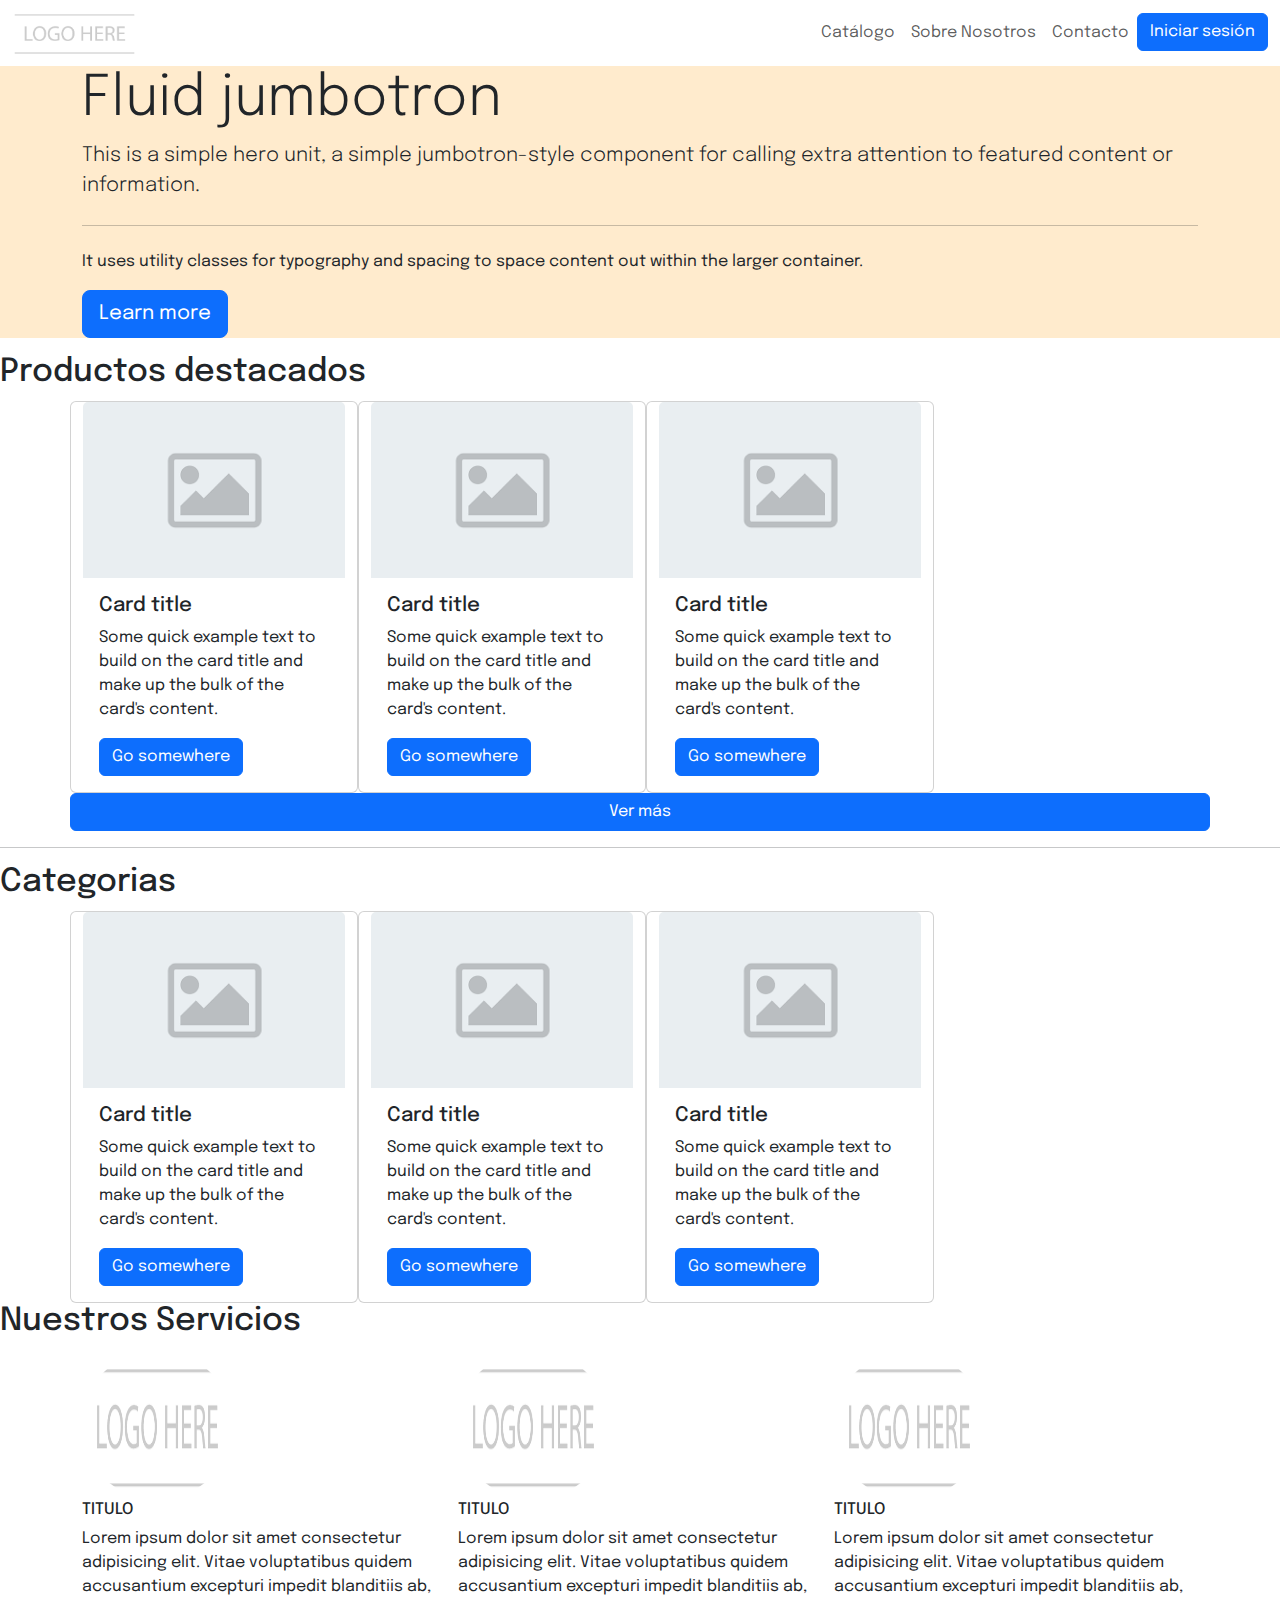
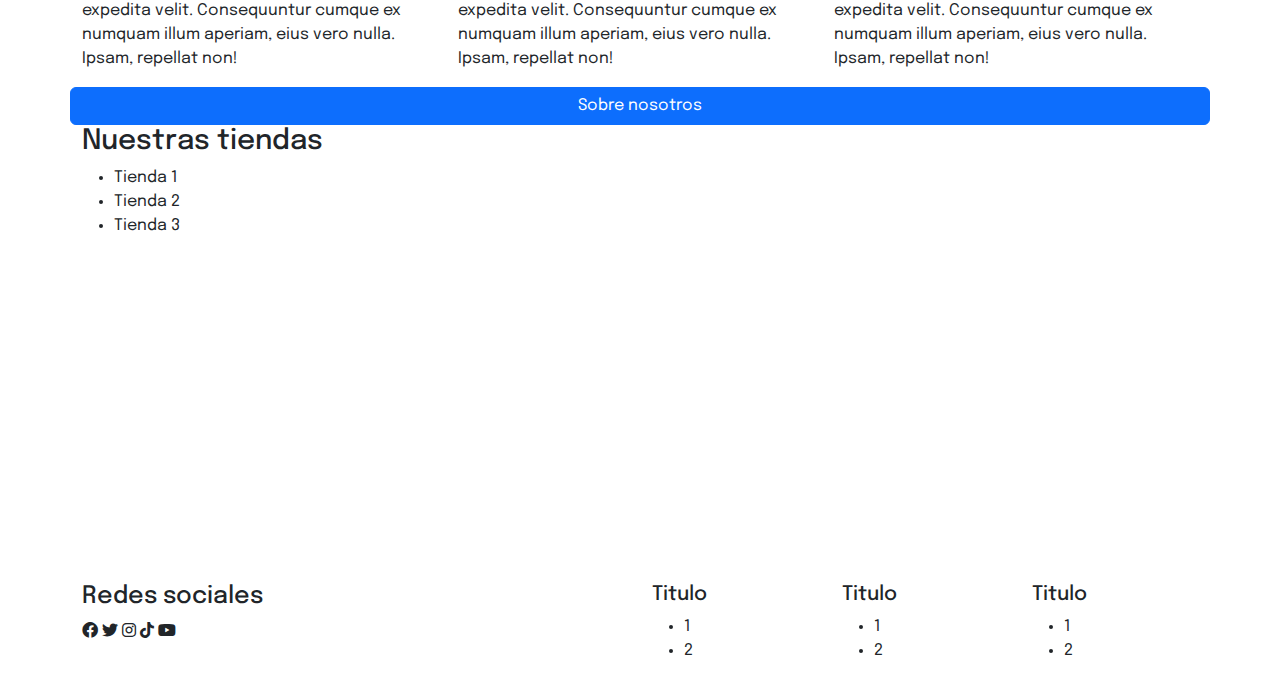
==== index.html @ 8872ba63 "Se añaden todos los assets necesarios y se hace la estructura base html de la pagina" ====
<!DOCTYPE html>
<html lang="es">
<head>
    <meta charset="UTF-8">
    <meta name="viewport" content="width=device-width, initial-scale=1.0">
    <title>Proyecto 1: Landing de Ventas</title>
    <!--LINKS PARA FONTAWESOME-->
    <link rel="stylesheet" href="./assets/fontawesome/css/fontawesome.css">
    <link rel="stylesheet" href="./assets/fontawesome/css/brands.css">
    <link rel="stylesheet" href="./assets/fontawesome/css/solid.css">
    <!--LINK BOOTSTRAP-->
    <link rel="stylesheet" href="./assets/bootstrap/css/bootstrap.min.css">
    <!--LINK CSS-->
    <link rel="stylesheet" href="./styles.css">
</head>
<body>
    <header>
        <nav class="navbar navbar-expand-lg">
            <div class="container-fluid">
                <img src="./assets/images/download.png" alt="Logo" style="height: 50px;">
                <button class="navbar-toggler" type="button" data-bs-toggle="collapse" data-bs-target="#navbarSupportedContent" aria-controls="navbarSupportedContent" aria-expanded="false" aria-label="Toggle navigation">
                    <span class="navbar-toggler-icon"></span>
                </button>
                <div class="collapse navbar-collapse justify-content-end" id="navbarSupportedContent">
                    <ul class="navbar-nav">
                        <li class="nav-item">
                            <a class="nav-link" href="#">Catálogo</a>
                        </li>
                        <li class="nav-item">
                            <a class="nav-link" href="#">Sobre Nosotros</a>
                        </li>
                        <li class="nav-item">
                            <a class="nav-link" href="#">Contacto</a>
                        </li>
                        <li class="nav-item">
                            <!-- Button to Open the Modal -->
                            <button type="button" class="btn btn-primary" data-bs-toggle="modal" data-bs-target="#myModal">
                                Iniciar sesión
                            </button>
                            <!-- The Modal -->
                            <div class="modal" id="myModal">
                                <div class="modal-dialog">
                                    <div class="modal-content">
                                        <!-- Modal Header -->
                                        <div class="modal-header">
                                            <h4 class="modal-title">Modal Heading</h4>
                                            <button type="button" class="btn-close" data-bs-dismiss="modal"></button>
                                        </div>
                                        <!-- Modal body -->
                                        <div class="modal-body">
                                            Modal body..
                                        </div>
                                        <!-- Modal footer -->
                                        <div class="modal-footer">
                                            <button type="button" class="btn btn-danger" data-bs-dismiss="modal">Close</button>
                                        </div>
                                    </div>
                                </div>
                            </div>
                        </li>
                    </ul>
                </div>
            </div>
        </nav>
    </header>
    <main>
        <section>
            <div class="jumbotron jumbotron-fluid" style="background-color: blanchedalmond;">
                <div class="container">
                    <h1 class="display-4">Fluid jumbotron</h1>
                    <p class="lead">This is a simple hero unit, a simple jumbotron-style component for calling extra attention to featured content or information.</p>
                    <hr class="my-4">
                    <p>It uses utility classes for typography and spacing to space content out within the larger container.</p>
                    <p class="lead">
                        <a class="btn btn-primary btn-lg" href="#" role="button">Learn more</a>
                    </p>
                </div>
            </div>
        </section>
        <section>
            <h2>Productos destacados</h2>
            <div class="container">
                <div class="row">
                    <div class="card" style="width: 18rem;">
                <img src="./assets/images/download (1).png" class="card-img-top" alt="...">
                <div class="card-body">
                    <h5 class="card-title">Card title</h5>
                    <p class="card-text">Some quick example text to build on the card title and make up the bulk of the card's content.</p>
                    <a href="#" class="btn btn-primary">Go somewhere</a>
                </div>
            </div>
            <div class="card" style="width: 18rem;">
                <img src="./assets/images/download (1).png" class="card-img-top" alt="...">
                <div class="card-body">
                    <h5 class="card-title">Card title</h5>
                    <p class="card-text">Some quick example text to build on the card title and make up the bulk of the card's content.</p>
                    <a href="#" class="btn btn-primary">Go somewhere</a>
                </div>
            </div>
            <div class="card" style="width: 18rem;">
                <img src="./assets/images/download (1).png" class="card-img-top" alt="...">
                <div class="card-body"> 
                    <h5 class="card-title">Card title</h5>
                    <p class="card-text">Some quick example text to build on the card title and make up the bulk of the card's content.</p>
                    <a href="#" class="btn btn-primary">Go somewhere</a>
                </div>
            </div>
            <button class="btn btn-primary">Ver más</button>
                </div>
            </div>
            <hr>
            <h2>Categorias</h2>
            <div class="container">
                <div class="row">
                    <div class="card" style="width: 18rem;">
                <img src="./assets/images/download (1).png" class="card-img-top" alt="...">
                <div class="card-body">
                    <h5 class="card-title">Card title</h5>
                    <p class="card-text">Some quick example text to build on the card title and make up the bulk of the card's content.</p>
                    <a href="#" class="btn btn-primary">Go somewhere</a>
                </div>
            </div>
            <div class="card" style="width: 18rem;">
                <img src="./assets/images/download (1).png" class="card-img-top" alt="...">
                <div class="card-body">
                    <h5 class="card-title">Card title</h5>
                    <p class="card-text">Some quick example text to build on the card title and make up the bulk of the card's content.</p>
                    <a href="#" class="btn btn-primary">Go somewhere</a>
                </div>
            </div>
            <div class="card" style="width: 18rem;">
                <img src="./assets/images/download (1).png" class="card-img-top" alt="...">
                <div class="card-body"> 
                    <h5 class="card-title">Card title</h5>
                    <p class="card-text">Some quick example text to build on the card title and make up the bulk of the card's content.</p>
                    <a href="#" class="btn btn-primary">Go somewhere</a>
                </div>
            </div>
                </div>
            </div>
        </section>
        <section>
            <h2>Nuestros Servicios</h2>
            <div class="container">
                <div class="row">
                    <div class="item" style="width: 33%;">
                        <img src="./assets/images/download.png" alt="" style="height: 150px; width: 150px; border-radius: 50%;">
                        <h6>TITULO</h6>
                        <p>Lorem ipsum dolor sit amet consectetur adipisicing elit. Vitae voluptatibus quidem accusantium excepturi impedit blanditiis ab, expedita velit. Consequuntur cumque ex numquam illum aperiam, eius vero nulla. Ipsam, repellat non!</p>
                    </div>
                    <div class="item" style="width: 33%;">
                        <img src="./assets/images/download.png" alt="" style="height: 150px; width: 150px; border-radius: 50%;">
                        <h6>TITULO</h6>
                        <p>Lorem ipsum dolor sit amet consectetur adipisicing elit. Vitae voluptatibus quidem accusantium excepturi impedit blanditiis ab, expedita velit. Consequuntur cumque ex numquam illum aperiam, eius vero nulla. Ipsam, repellat non!</p>
                    </div>
                    <div class="item" style="width: 33%;">
                        <img src="./assets/images/download.png" alt="" style="height: 150px; width: 150px; border-radius: 50%;">
                        <h6>TITULO</h6>
                        <p>Lorem ipsum dolor sit amet consectetur adipisicing elit. Vitae voluptatibus quidem accusantium excepturi impedit blanditiis ab, expedita velit. Consequuntur cumque ex numquam illum aperiam, eius vero nulla. Ipsam, repellat non!</p>
                    </div>
                    <button class="btn btn-primary">Sobre nosotros</button>
                </div>
            </div>
        </section>
        <section>
            <div class="container">
                <div class="row">
                    <div class="col-lg-6">
                        <h3>Nuestras tiendas</h3>
                        <ul>
                            <li>Tienda 1</li>
                            <li>Tienda 2</li>
                            <li>Tienda 3</li>
                        </ul>
                    </div>
                    <div class="col-lg-6">
                        <iframe src="https://www.google.com/maps/embed?pb=!1m18!1m12!1m3!1d3326.32162070412!2d-70.6028730234079!3d-33.51902270102882!2m3!1f0!2f0!3f0!3m2!1i1024!2i768!4f13.1!3m3!1m2!1s0x9662d06757799979%3A0x913dd02e5daeb4b7!2sMallplaza%20Vespucio!5e0!3m2!1ses!2scl!4v1688416025284!5m2!1ses!2scl" width="600" height="450" style="border:0;" allowfullscreen="" loading="lazy" referrerpolicy="no-referrer-when-downgrade"></iframe>
                    </div>
                </div>
            </div>
        </section>
        <footer>
            <div class="container">
                <div class="row">
                    <div class="col-lg-6">
                        <h4>Redes sociales</h4>
                        <i class="fa-brands fa-facebook"></i>
                        <i class="fa-brands fa-twitter"></i>
                        <i class="fa-brands fa-instagram"></i>
                        <i class="fa-brands fa-tiktok"></i>
                        <i class="fa-brands fa-youtube"></i>
                    </div>
                    <div class="col-lg-2">
                        <h5>Titulo</h5>
                        <ul>
                            <li>1</li>
                            <li>2</li>
                        </ul>
                    </div>
                    <div class="col-lg-2">
                        <h5>Titulo</h5>
                        <ul>
                            <li>1</li>
                            <li>2</li>
                        </ul>
                    </div>
                    <div class="col-lg-2">
                        <h5>Titulo</h5>
                        <ul>
                            <li>1</li>
                            <li>2</li>
                        </ul>
                    </div>
                </div>
            </div>
        </footer>
    </main>
    <!--SCRIPT BOOTSTRAP-->
    <script src="./assets/bootstrap/js/bootstrap.bundle.min.js"></script>
</body>
</html>
---- assets/fontawesome/css/brands.css ----
/*!
 * Font Awesome Free 6.4.0 by @fontawesome - https://fontawesome.com
 * License - https://fontawesome.com/license/free (Icons: CC BY 4.0, Fonts: SIL OFL 1.1, Code: MIT License)
 * Copyright 2023 Fonticons, Inc.
 */
:root, :host {
  --fa-style-family-brands: 'Font Awesome 6 Brands';
  --fa-font-brands: normal 400 1em/1 'Font Awesome 6 Brands'; }

@font-face {
  font-family: 'Font Awesome 6 Brands';
  font-style: normal;
  font-weight: 400;
  font-display: block;
  src: url("../webfonts/fa-brands-400.woff2") format("woff2"), url("../webfonts/fa-brands-400.ttf") format("truetype"); }

.fab,
.fa-brands {
  font-weight: 400; }

.fa-monero:before {
  content: "\f3d0"; }

.fa-hooli:before {
  content: "\f427"; }

.fa-yelp:before {
  content: "\f1e9"; }

.fa-cc-visa:before {
  content: "\f1f0"; }

.fa-lastfm:before {
  content: "\f202"; }

.fa-shopware:before {
  content: "\f5b5"; }

.fa-creative-commons-nc:before {
  content: "\f4e8"; }

.fa-aws:before {
  content: "\f375"; }

.fa-redhat:before {
  content: "\f7bc"; }

.fa-yoast:before {
  content: "\f2b1"; }

.fa-cloudflare:before {
  content: "\e07d"; }

.fa-ups:before {
  content: "\f7e0"; }

.fa-wpexplorer:before {
  content: "\f2de"; }

.fa-dyalog:before {
  content: "\f399"; }

.fa-bity:before {
  content: "\f37a"; }

.fa-stackpath:before {
  content: "\f842"; }

.fa-buysellads:before {
  content: "\f20d"; }

.fa-first-order:before {
  content: "\f2b0"; }

.fa-modx:before {
  content: "\f285"; }

.fa-guilded:before {
  content: "\e07e"; }

.fa-vnv:before {
  content: "\f40b"; }

.fa-square-js:before {
  content: "\f3b9"; }

.fa-js-square:before {
  content: "\f3b9"; }

.fa-microsoft:before {
  content: "\f3ca"; }

.fa-qq:before {
  content: "\f1d6"; }

.fa-orcid:before {
  content: "\f8d2"; }

.fa-java:before {
  content: "\f4e4"; }

.fa-invision:before {
  content: "\f7b0"; }

.fa-creative-commons-pd-alt:before {
  content: "\f4ed"; }

.fa-centercode:before {
  content: "\f380"; }

.fa-glide-g:before {
  content: "\f2a6"; }

.fa-drupal:before {
  content: "\f1a9"; }

.fa-hire-a-helper:before {
  content: "\f3b0"; }

.fa-creative-commons-by:before {
  content: "\f4e7"; }

.fa-unity:before {
  content: "\e049"; }

.fa-whmcs:before {
  content: "\f40d"; }

.fa-rocketchat:before {
  content: "\f3e8"; }

.fa-vk:before {
  content: "\f189"; }

.fa-untappd:before {
  content: "\f405"; }

.fa-mailchimp:before {
  content: "\f59e"; }

.fa-css3-alt:before {
  content: "\f38b"; }

.fa-square-reddit:before {
  content: "\f1a2"; }

.fa-reddit-square:before {
  content: "\f1a2"; }

.fa-vimeo-v:before {
  content: "\f27d"; }

.fa-contao:before {
  content: "\f26d"; }

.fa-square-font-awesome:before {
  content: "\e5ad"; }

.fa-deskpro:before {
  content: "\f38f"; }

.fa-sistrix:before {
  content: "\f3ee"; }

.fa-square-instagram:before {
  content: "\e055"; }

.fa-instagram-square:before {
  content: "\e055"; }

.fa-battle-net:before {
  content: "\f835"; }

.fa-the-red-yeti:before {
  content: "\f69d"; }

.fa-square-hacker-news:before {
  content: "\f3af"; }

.fa-hacker-news-square:before {
  content: "\f3af"; }

.fa-edge:before {
  content: "\f282"; }

.fa-napster:before {
  content: "\f3d2"; }

.fa-square-snapchat:before {
  content: "\f2ad"; }

.fa-snapchat-square:before {
  content: "\f2ad"; }

.fa-google-plus-g:before {
  content: "\f0d5"; }

.fa-artstation:before {
  content: "\f77a"; }

.fa-markdown:before {
  content: "\f60f"; }

.fa-sourcetree:before {
  content: "\f7d3"; }

.fa-google-plus:before {
  content: "\f2b3"; }

.fa-diaspora:before {
  content: "\f791"; }

.fa-foursquare:before {
  content: "\f180"; }

.fa-stack-overflow:before {
  content: "\f16c"; }

.fa-github-alt:before {
  content: "\f113"; }

.fa-phoenix-squadron:before {
  content: "\f511"; }

.fa-pagelines:before {
  content: "\f18c"; }

.fa-algolia:before {
  content: "\f36c"; }

.fa-red-river:before {
  content: "\f3e3"; }

.fa-creative-commons-sa:before {
  content: "\f4ef"; }

.fa-safari:before {
  content: "\f267"; }

.fa-google:before {
  content: "\f1a0"; }

.fa-square-font-awesome-stroke:before {
  content: "\f35c"; }

.fa-font-awesome-alt:before {
  content: "\f35c"; }

.fa-atlassian:before {
  content: "\f77b"; }

.fa-linkedin-in:before {
  content: "\f0e1"; }

.fa-digital-ocean:before {
  content: "\f391"; }

.fa-nimblr:before {
  content: "\f5a8"; }

.fa-chromecast:before {
  content: "\f838"; }

.fa-evernote:before {
  content: "\f839"; }

.fa-hacker-news:before {
  content: "\f1d4"; }

.fa-creative-commons-sampling:before {
  content: "\f4f0"; }

.fa-adversal:before {
  content: "\f36a"; }

.fa-creative-commons:before {
  content: "\f25e"; }

.fa-watchman-monitoring:before {
  content: "\e087"; }

.fa-fonticons:before {
  content: "\f280"; }

.fa-weixin:before {
  content: "\f1d7"; }

.fa-shirtsinbulk:before {
  content: "\f214"; }

.fa-codepen:before {
  content: "\f1cb"; }

.fa-git-alt:before {
  content: "\f841"; }

.fa-lyft:before {
  content: "\f3c3"; }

.fa-rev:before {
  content: "\f5b2"; }

.fa-windows:before {
  content: "\f17a"; }

.fa-wizards-of-the-coast:before {
  content: "\f730"; }

.fa-square-viadeo:before {
  content: "\f2aa"; }

.fa-viadeo-square:before {
  content: "\f2aa"; }

.fa-meetup:before {
  content: "\f2e0"; }

.fa-centos:before {
  content: "\f789"; }

.fa-adn:before {
  content: "\f170"; }

.fa-cloudsmith:before {
  content: "\f384"; }

.fa-pied-piper-alt:before {
  content: "\f1a8"; }

.fa-square-dribbble:before {
  content: "\f397"; }

.fa-dribbble-square:before {
  content: "\f397"; }

.fa-codiepie:before {
  content: "\f284"; }

.fa-node:before {
  content: "\f419"; }

.fa-mix:before {
  content: "\f3cb"; }

.fa-steam:before {
  content: "\f1b6"; }

.fa-cc-apple-pay:before {
  content: "\f416"; }

.fa-scribd:before {
  content: "\f28a"; }

.fa-openid:before {
  content: "\f19b"; }

.fa-instalod:before {
  content: "\e081"; }

.fa-expeditedssl:before {
  content: "\f23e"; }

.fa-sellcast:before {
  content: "\f2da"; }

.fa-square-twitter:before {
  content: "\f081"; }

.fa-twitter-square:before {
  content: "\f081"; }

.fa-r-project:before {
  content: "\f4f7"; }

.fa-delicious:before {
  content: "\f1a5"; }

.fa-freebsd:before {
  content: "\f3a4"; }

.fa-vuejs:before {
  content: "\f41f"; }

.fa-accusoft:before {
  content: "\f369"; }

.fa-ioxhost:before {
  content: "\f208"; }

.fa-fonticons-fi:before {
  content: "\f3a2"; }

.fa-app-store:before {
  content: "\f36f"; }

.fa-cc-mastercard:before {
  content: "\f1f1"; }

.fa-itunes-note:before {
  content: "\f3b5"; }

.fa-golang:before {
  content: "\e40f"; }

.fa-kickstarter:before {
  content: "\f3bb"; }

.fa-grav:before {
  content: "\f2d6"; }

.fa-weibo:before {
  content: "\f18a"; }

.fa-uncharted:before {
  content: "\e084"; }

.fa-firstdraft:before {
  content: "\f3a1"; }

.fa-square-youtube:before {
  content: "\f431"; }

.fa-youtube-square:before {
  content: "\f431"; }

.fa-wikipedia-w:before {
  content: "\f266"; }

.fa-wpressr:before {
  content: "\f3e4"; }

.fa-rendact:before {
  content: "\f3e4"; }

.fa-angellist:before {
  content: "\f209"; }

.fa-galactic-republic:before {
  content: "\f50c"; }

.fa-nfc-directional:before {
  content: "\e530"; }

.fa-skype:before {
  content: "\f17e"; }

.fa-joget:before {
  content: "\f3b7"; }

.fa-fedora:before {
  content: "\f798"; }

.fa-stripe-s:before {
  content: "\f42a"; }

.fa-meta:before {
  content: "\e49b"; }

.fa-laravel:before {
  content: "\f3bd"; }

.fa-hotjar:before {
  content: "\f3b1"; }

.fa-bluetooth-b:before {
  content: "\f294"; }

.fa-sticker-mule:before {
  content: "\f3f7"; }

.fa-creative-commons-zero:before {
  content: "\f4f3"; }

.fa-hips:before {
  content: "\f452"; }

.fa-behance:before {
  content: "\f1b4"; }

.fa-reddit:before {
  content: "\f1a1"; }

.fa-discord:before {
  content: "\f392"; }

.fa-chrome:before {
  content: "\f268"; }

.fa-app-store-ios:before {
  content: "\f370"; }

.fa-cc-discover:before {
  content: "\f1f2"; }

.fa-wpbeginner:before {
  content: "\f297"; }

.fa-confluence:before {
  content: "\f78d"; }

.fa-mdb:before {
  content: "\f8ca"; }

.fa-dochub:before {
  content: "\f394"; }

.fa-accessible-icon:before {
  content: "\f368"; }

.fa-ebay:before {
  content: "\f4f4"; }

.fa-amazon:before {
  content: "\f270"; }

.fa-unsplash:before {
  content: "\e07c"; }

.fa-yarn:before {
  content: "\f7e3"; }

.fa-square-steam:before {
  content: "\f1b7"; }

.fa-steam-square:before {
  content: "\f1b7"; }

.fa-500px:before {
  content: "\f26e"; }

.fa-square-vimeo:before {
  content: "\f194"; }

.fa-vimeo-square:before {
  content: "\f194"; }

.fa-asymmetrik:before {
  content: "\f372"; }

.fa-font-awesome:before {
  content: "\f2b4"; }

.fa-font-awesome-flag:before {
  content: "\f2b4"; }

.fa-font-awesome-logo-full:before {
  content: "\f2b4"; }

.fa-gratipay:before {
  content: "\f184"; }

.fa-apple:before {
  content: "\f179"; }

.fa-hive:before {
  content: "\e07f"; }

.fa-gitkraken:before {
  content: "\f3a6"; }

.fa-keybase:before {
  content: "\f4f5"; }

.fa-apple-pay:before {
  content: "\f415"; }

.fa-padlet:before {
  content: "\e4a0"; }

.fa-amazon-pay:before {
  content: "\f42c"; }

.fa-square-github:before {
  content: "\f092"; }

.fa-github-square:before {
  content: "\f092"; }

.fa-stumbleupon:before {
  content: "\f1a4"; }

.fa-fedex:before {
  content: "\f797"; }

.fa-phoenix-framework:before {
  content: "\f3dc"; }

.fa-shopify:before {
  content: "\e057"; }

.fa-neos:before {
  content: "\f612"; }

.fa-hackerrank:before {
  content: "\f5f7"; }

.fa-researchgate:before {
  content: "\f4f8"; }

.fa-swift:before {
  content: "\f8e1"; }

.fa-angular:before {
  content: "\f420"; }

.fa-speakap:before {
  content: "\f3f3"; }

.fa-angrycreative:before {
  content: "\f36e"; }

.fa-y-combinator:before {
  content: "\f23b"; }

.fa-empire:before {
  content: "\f1d1"; }

.fa-envira:before {
  content: "\f299"; }

.fa-square-gitlab:before {
  content: "\e5ae"; }

.fa-gitlab-square:before {
  content: "\e5ae"; }

.fa-studiovinari:before {
  content: "\f3f8"; }

.fa-pied-piper:before {
  content: "\f2ae"; }

.fa-wordpress:before {
  content: "\f19a"; }

.fa-product-hunt:before {
  content: "\f288"; }

.fa-firefox:before {
  content: "\f269"; }

.fa-linode:before {
  content: "\f2b8"; }

.fa-goodreads:before {
  content: "\f3a8"; }

.fa-square-odnoklassniki:before {
  content: "\f264"; }

.fa-odnoklassniki-square:before {
  content: "\f264"; }

.fa-jsfiddle:before {
  content: "\f1cc"; }

.fa-sith:before {
  content: "\f512"; }

.fa-themeisle:before {
  content: "\f2b2"; }

.fa-page4:before {
  content: "\f3d7"; }

.fa-hashnode:before {
  content: "\e499"; }

.fa-react:before {
  content: "\f41b"; }

.fa-cc-paypal:before {
  content: "\f1f4"; }

.fa-squarespace:before {
  content: "\f5be"; }

.fa-cc-stripe:before {
  content: "\f1f5"; }

.fa-creative-commons-share:before {
  content: "\f4f2"; }

.fa-bitcoin:before {
  content: "\f379"; }

.fa-keycdn:before {
  content: "\f3ba"; }

.fa-opera:before {
  content: "\f26a"; }

.fa-itch-io:before {
  content: "\f83a"; }

.fa-umbraco:before {
  content: "\f8e8"; }

.fa-galactic-senate:before {
  content: "\f50d"; }

.fa-ubuntu:before {
  content: "\f7df"; }

.fa-draft2digital:before {
  content: "\f396"; }

.fa-stripe:before {
  content: "\f429"; }

.fa-houzz:before {
  content: "\f27c"; }

.fa-gg:before {
  content: "\f260"; }

.fa-dhl:before {
  content: "\f790"; }

.fa-square-pinterest:before {
  content: "\f0d3"; }

.fa-pinterest-square:before {
  content: "\f0d3"; }

.fa-xing:before {
  content: "\f168"; }

.fa-blackberry:before {
  content: "\f37b"; }

.fa-creative-commons-pd:before {
  content: "\f4ec"; }

.fa-playstation:before {
  content: "\f3df"; }

.fa-quinscape:before {
  content: "\f459"; }

.fa-less:before {
  content: "\f41d"; }

.fa-blogger-b:before {
  content: "\f37d"; }

.fa-opencart:before {
  content: "\f23d"; }

.fa-vine:before {
  content: "\f1ca"; }

.fa-paypal:before {
  content: "\f1ed"; }

.fa-gitlab:before {
  content: "\f296"; }

.fa-typo3:before {
  content: "\f42b"; }

.fa-reddit-alien:before {
  content: "\f281"; }

.fa-yahoo:before {
  content: "\f19e"; }

.fa-dailymotion:before {
  content: "\e052"; }

.fa-affiliatetheme:before {
  content: "\f36b"; }

.fa-pied-piper-pp:before {
  content: "\f1a7"; }

.fa-bootstrap:before {
  content: "\f836"; }

.fa-odnoklassniki:before {
  content: "\f263"; }

.fa-nfc-symbol:before {
  content: "\e531"; }

.fa-ethereum:before {
  content: "\f42e"; }

.fa-speaker-deck:before {
  content: "\f83c"; }

.fa-creative-commons-nc-eu:before {
  content: "\f4e9"; }

.fa-patreon:before {
  content: "\f3d9"; }

.fa-avianex:before {
  content: "\f374"; }

.fa-ello:before {
  content: "\f5f1"; }

.fa-gofore:before {
  content: "\f3a7"; }

.fa-bimobject:before {
  content: "\f378"; }

.fa-facebook-f:before {
  content: "\f39e"; }

.fa-square-google-plus:before {
  content: "\f0d4"; }

.fa-google-plus-square:before {
  content: "\f0d4"; }

.fa-mandalorian:before {
  content: "\f50f"; }

.fa-first-order-alt:before {
  content: "\f50a"; }

.fa-osi:before {
  content: "\f41a"; }

.fa-google-wallet:before {
  content: "\f1ee"; }

.fa-d-and-d-beyond:before {
  content: "\f6ca"; }

.fa-periscope:before {
  content: "\f3da"; }

.fa-fulcrum:before {
  content: "\f50b"; }

.fa-cloudscale:before {
  content: "\f383"; }

.fa-forumbee:before {
  content: "\f211"; }

.fa-mizuni:before {
  content: "\f3cc"; }

.fa-schlix:before {
  content: "\f3ea"; }

.fa-square-xing:before {
  content: "\f169"; }

.fa-xing-square:before {
  content: "\f169"; }

.fa-bandcamp:before {
  content: "\f2d5"; }

.fa-wpforms:before {
  content: "\f298"; }

.fa-cloudversify:before {
  content: "\f385"; }

.fa-usps:before {
  content: "\f7e1"; }

.fa-megaport:before {
  content: "\f5a3"; }

.fa-magento:before {
  content: "\f3c4"; }

.fa-spotify:before {
  content: "\f1bc"; }

.fa-optin-monster:before {
  content: "\f23c"; }

.fa-fly:before {
  content: "\f417"; }

.fa-aviato:before {
  content: "\f421"; }

.fa-itunes:before {
  content: "\f3b4"; }

.fa-cuttlefish:before {
  content: "\f38c"; }

.fa-blogger:before {
  content: "\f37c"; }

.fa-flickr:before {
  content: "\f16e"; }

.fa-viber:before {
  content: "\f409"; }

.fa-soundcloud:before {
  content: "\f1be"; }

.fa-digg:before {
  content: "\f1a6"; }

.fa-tencent-weibo:before {
  content: "\f1d5"; }

.fa-symfony:before {
  content: "\f83d"; }

.fa-maxcdn:before {
  content: "\f136"; }

.fa-etsy:before {
  content: "\f2d7"; }

.fa-facebook-messenger:before {
  content: "\f39f"; }

.fa-audible:before {
  content: "\f373"; }

.fa-think-peaks:before {
  content: "\f731"; }

.fa-bilibili:before {
  content: "\e3d9"; }

.fa-erlang:before {
  content: "\f39d"; }

.fa-cotton-bureau:before {
  content: "\f89e"; }

.fa-dashcube:before {
  content: "\f210"; }

.fa-42-group:before {
  content: "\e080"; }

.fa-innosoft:before {
  content: "\e080"; }

.fa-stack-exchange:before {
  content: "\f18d"; }

.fa-elementor:before {
  content: "\f430"; }

.fa-square-pied-piper:before {
  content: "\e01e"; }

.fa-pied-piper-square:before {
  content: "\e01e"; }

.fa-creative-commons-nd:before {
  content: "\f4eb"; }

.fa-palfed:before {
  content: "\f3d8"; }

.fa-superpowers:before {
  content: "\f2dd"; }

.fa-resolving:before {
  content: "\f3e7"; }

.fa-xbox:before {
  content: "\f412"; }

.fa-searchengin:before {
  content: "\f3eb"; }

.fa-tiktok:before {
  content: "\e07b"; }

.fa-square-facebook:before {
  content: "\f082"; }

.fa-facebook-square:before {
  content: "\f082"; }

.fa-renren:before {
  content: "\f18b"; }

.fa-linux:before {
  content: "\f17c"; }

.fa-glide:before {
  content: "\f2a5"; }

.fa-linkedin:before {
  content: "\f08c"; }

.fa-hubspot:before {
  content: "\f3b2"; }

.fa-deploydog:before {
  content: "\f38e"; }

.fa-twitch:before {
  content: "\f1e8"; }

.fa-ravelry:before {
  content: "\f2d9"; }

.fa-mixer:before {
  content: "\e056"; }

.fa-square-lastfm:before {
  content: "\f203"; }

.fa-lastfm-square:before {
  content: "\f203"; }

.fa-vimeo:before {
  content: "\f40a"; }

.fa-mendeley:before {
  content: "\f7b3"; }

.fa-uniregistry:before {
  content: "\f404"; }

.fa-figma:before {
  content: "\f799"; }

.fa-creative-commons-remix:before {
  content: "\f4ee"; }

.fa-cc-amazon-pay:before {
  content: "\f42d"; }

.fa-dropbox:before {
  content: "\f16b"; }

.fa-instagram:before {
  content: "\f16d"; }

.fa-cmplid:before {
  content: "\e360"; }

.fa-facebook:before {
  content: "\f09a"; }

.fa-gripfire:before {
  content: "\f3ac"; }

.fa-jedi-order:before {
  content: "\f50e"; }

.fa-uikit:before {
  content: "\f403"; }

.fa-fort-awesome-alt:before {
  content: "\f3a3"; }

.fa-phabricator:before {
  content: "\f3db"; }

.fa-ussunnah:before {
  content: "\f407"; }

.fa-earlybirds:before {
  content: "\f39a"; }

.fa-trade-federation:before {
  content: "\f513"; }

.fa-autoprefixer:before {
  content: "\f41c"; }

.fa-whatsapp:before {
  content: "\f232"; }

.fa-slideshare:before {
  content: "\f1e7"; }

.fa-google-play:before {
  content: "\f3ab"; }

.fa-viadeo:before {
  content: "\f2a9"; }

.fa-line:before {
  content: "\f3c0"; }

.fa-google-drive:before {
  content: "\f3aa"; }

.fa-servicestack:before {
  content: "\f3ec"; }

.fa-simplybuilt:before {
  content: "\f215"; }

.fa-bitbucket:before {
  content: "\f171"; }

.fa-imdb:before {
  content: "\f2d8"; }

.fa-deezer:before {
  content: "\e077"; }

.fa-raspberry-pi:before {
  content: "\f7bb"; }

.fa-jira:before {
  content: "\f7b1"; }

.fa-docker:before {
  content: "\f395"; }

.fa-screenpal:before {
  content: "\e570"; }

.fa-bluetooth:before {
  content: "\f293"; }

.fa-gitter:before {
  content: "\f426"; }

.fa-d-and-d:before {
  content: "\f38d"; }

.fa-microblog:before {
  content: "\e01a"; }

.fa-cc-diners-club:before {
  content: "\f24c"; }

.fa-gg-circle:before {
  content: "\f261"; }

.fa-pied-piper-hat:before {
  content: "\f4e5"; }

.fa-kickstarter-k:before {
  content: "\f3bc"; }

.fa-yandex:before {
  content: "\f413"; }

.fa-readme:before {
  content: "\f4d5"; }

.fa-html5:before {
  content: "\f13b"; }

.fa-sellsy:before {
  content: "\f213"; }

.fa-sass:before {
  content: "\f41e"; }

.fa-wirsindhandwerk:before {
  content: "\e2d0"; }

.fa-wsh:before {
  content: "\e2d0"; }

.fa-buromobelexperte:before {
  content: "\f37f"; }

.fa-salesforce:before {
  content: "\f83b"; }

.fa-octopus-deploy:before {
  content: "\e082"; }

.fa-medapps:before {
  content: "\f3c6"; }

.fa-ns8:before {
  content: "\f3d5"; }

.fa-pinterest-p:before {
  content: "\f231"; }

.fa-apper:before {
  content: "\f371"; }

.fa-fort-awesome:before {
  content: "\f286"; }

.fa-waze:before {
  content: "\f83f"; }

.fa-cc-jcb:before {
  content: "\f24b"; }

.fa-snapchat:before {
  content: "\f2ab"; }

.fa-snapchat-ghost:before {
  content: "\f2ab"; }

.fa-fantasy-flight-games:before {
  content: "\f6dc"; }

.fa-rust:before {
  content: "\e07a"; }

.fa-wix:before {
  content: "\f5cf"; }

.fa-square-behance:before {
  content: "\f1b5"; }

.fa-behance-square:before {
  content: "\f1b5"; }

.fa-supple:before {
  content: "\f3f9"; }

.fa-rebel:before {
  content: "\f1d0"; }

.fa-css3:before {
  content: "\f13c"; }

.fa-staylinked:before {
  content: "\f3f5"; }

.fa-kaggle:before {
  content: "\f5fa"; }

.fa-space-awesome:before {
  content: "\e5ac"; }

.fa-deviantart:before {
  content: "\f1bd"; }

.fa-cpanel:before {
  content: "\f388"; }

.fa-goodreads-g:before {
  content: "\f3a9"; }

.fa-square-git:before {
  content: "\f1d2"; }

.fa-git-square:before {
  content: "\f1d2"; }

.fa-square-tumblr:before {
  content: "\f174"; }

.fa-tumblr-square:before {
  content: "\f174"; }

.fa-trello:before {
  content: "\f181"; }

.fa-creative-commons-nc-jp:before {
  content: "\f4ea"; }

.fa-get-pocket:before {
  content: "\f265"; }

.fa-perbyte:before {
  content: "\e083"; }

.fa-grunt:before {
  content: "\f3ad"; }

.fa-weebly:before {
  content: "\f5cc"; }

.fa-connectdevelop:before {
  content: "\f20e"; }

.fa-leanpub:before {
  content: "\f212"; }

.fa-black-tie:before {
  content: "\f27e"; }

.fa-themeco:before {
  content: "\f5c6"; }

.fa-python:before {
  content: "\f3e2"; }

.fa-android:before {
  content: "\f17b"; }

.fa-bots:before {
  content: "\e340"; }

.fa-free-code-camp:before {
  content: "\f2c5"; }

.fa-hornbill:before {
  content: "\f592"; }

.fa-js:before {
  content: "\f3b8"; }

.fa-ideal:before {
  content: "\e013"; }

.fa-git:before {
  content: "\f1d3"; }

.fa-dev:before {
  content: "\f6cc"; }

.fa-sketch:before {
  content: "\f7c6"; }

.fa-yandex-international:before {
  content: "\f414"; }

.fa-cc-amex:before {
  content: "\f1f3"; }

.fa-uber:before {
  content: "\f402"; }

.fa-github:before {
  content: "\f09b"; }

.fa-php:before {
  content: "\f457"; }

.fa-alipay:before {
  content: "\f642"; }

.fa-youtube:before {
  content: "\f167"; }

.fa-skyatlas:before {
  content: "\f216"; }

.fa-firefox-browser:before {
  content: "\e007"; }

.fa-replyd:before {
  content: "\f3e6"; }

.fa-suse:before {
  content: "\f7d6"; }

.fa-jenkins:before {
  content: "\f3b6"; }

.fa-twitter:before {
  content: "\f099"; }

.fa-rockrms:before {
  content: "\f3e9"; }

.fa-pinterest:before {
  content: "\f0d2"; }

.fa-buffer:before {
  content: "\f837"; }

.fa-npm:before {
  content: "\f3d4"; }

.fa-yammer:before {
  content: "\f840"; }

.fa-btc:before {
  content: "\f15a"; }

.fa-dribbble:before {
  content: "\f17d"; }

.fa-stumbleupon-circle:before {
  content: "\f1a3"; }

.fa-internet-explorer:before {
  content: "\f26b"; }

.fa-stubber:before {
  content: "\e5c7"; }

.fa-telegram:before {
  content: "\f2c6"; }

.fa-telegram-plane:before {
  content: "\f2c6"; }

.fa-old-republic:before {
  content: "\f510"; }

.fa-odysee:before {
  content: "\e5c6"; }

.fa-square-whatsapp:before {
  content: "\f40c"; }

.fa-whatsapp-square:before {
  content: "\f40c"; }

.fa-node-js:before {
  content: "\f3d3"; }

.fa-edge-legacy:before {
  content: "\e078"; }

.fa-slack:before {
  content: "\f198"; }

.fa-slack-hash:before {
  content: "\f198"; }

.fa-medrt:before {
  content: "\f3c8"; }

.fa-usb:before {
  content: "\f287"; }

.fa-tumblr:before {
  content: "\f173"; }

.fa-vaadin:before {
  content: "\f408"; }

.fa-quora:before {
  content: "\f2c4"; }

.fa-reacteurope:before {
  content: "\f75d"; }

.fa-medium:before {
  content: "\f23a"; }

.fa-medium-m:before {
  content: "\f23a"; }

.fa-amilia:before {
  content: "\f36d"; }

.fa-mixcloud:before {
  content: "\f289"; }

.fa-flipboard:before {
  content: "\f44d"; }

.fa-viacoin:before {
  content: "\f237"; }

.fa-critical-role:before {
  content: "\f6c9"; }

.fa-sitrox:before {
  content: "\e44a"; }

.fa-discourse:before {
  content: "\f393"; }

.fa-joomla:before {
  content: "\f1aa"; }

.fa-mastodon:before {
  content: "\f4f6"; }

.fa-airbnb:before {
  content: "\f834"; }

.fa-wolf-pack-battalion:before {
  content: "\f514"; }

.fa-buy-n-large:before {
  content: "\f8a6"; }

.fa-gulp:before {
  content: "\f3ae"; }

.fa-creative-commons-sampling-plus:before {
  content: "\f4f1"; }

.fa-strava:before {
  content: "\f428"; }

.fa-ember:before {
  content: "\f423"; }

.fa-canadian-maple-leaf:before {
  content: "\f785"; }

.fa-teamspeak:before {
  content: "\f4f9"; }

.fa-pushed:before {
  content: "\f3e1"; }

.fa-wordpress-simple:before {
  content: "\f411"; }

.fa-nutritionix:before {
  content: "\f3d6"; }

.fa-wodu:before {
  content: "\e088"; }

.fa-google-pay:before {
  content: "\e079"; }

.fa-intercom:before {
  content: "\f7af"; }

.fa-zhihu:before {
  content: "\f63f"; }

.fa-korvue:before {
  content: "\f42f"; }

.fa-pix:before {
  content: "\e43a"; }

.fa-steam-symbol:before {
  content: "\f3f6"; }
---- assets/fontawesome/css/solid.css ----
/*!
 * Font Awesome Free 6.4.0 by @fontawesome - https://fontawesome.com
 * License - https://fontawesome.com/license/free (Icons: CC BY 4.0, Fonts: SIL OFL 1.1, Code: MIT License)
 * Copyright 2023 Fonticons, Inc.
 */
:root, :host {
  --fa-style-family-classic: 'Font Awesome 6 Free';
  --fa-font-solid: normal 900 1em/1 'Font Awesome 6 Free'; }

@font-face {
  font-family: 'Font Awesome 6 Free';
  font-style: normal;
  font-weight: 900;
  font-display: block;
  src: url("../webfonts/fa-solid-900.woff2") format("woff2"), url("../webfonts/fa-solid-900.ttf") format("truetype"); }

.fas,
.fa-solid {
  font-weight: 900; }
---- styles.css ----
@font-face {
    font-family: Epilogue;
    src: url(./assets/font/Epilogue-VariableFont_wght.ttf);
}
body {
    font-family: Epilogue;
}
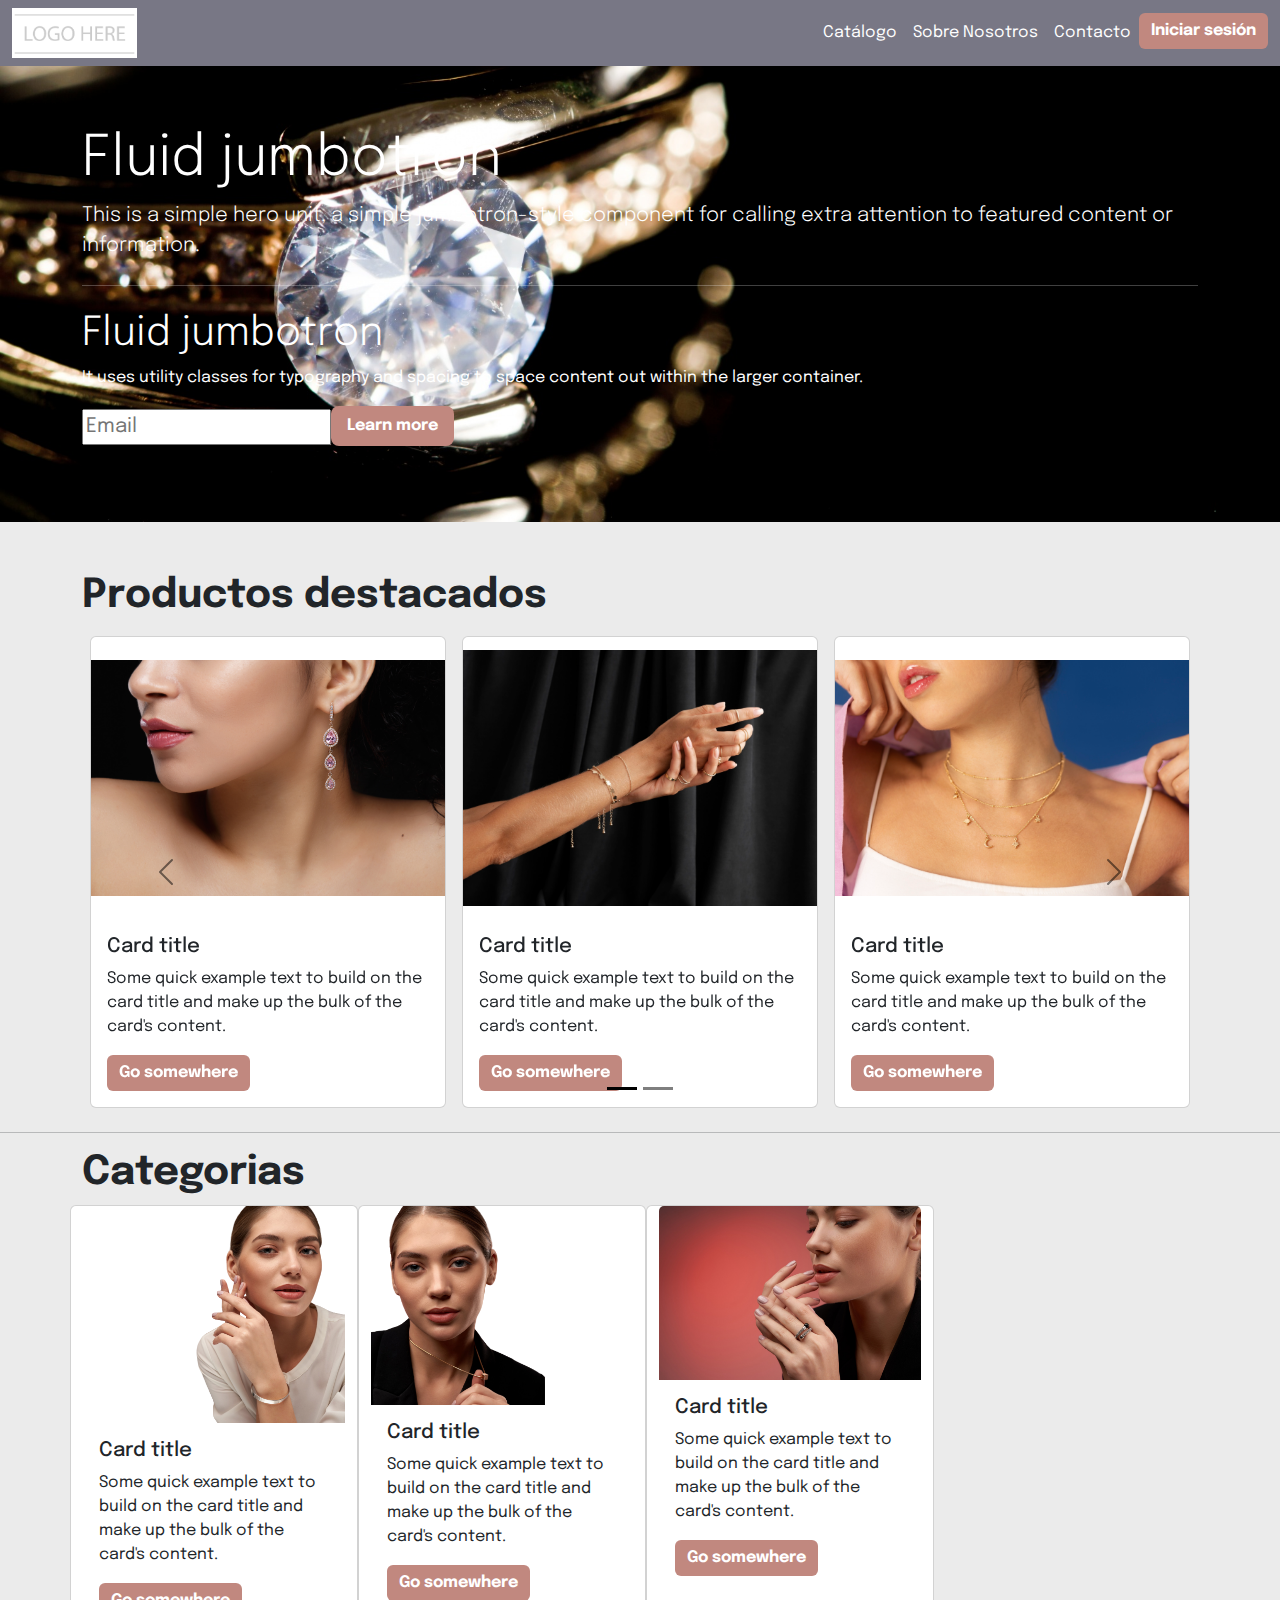
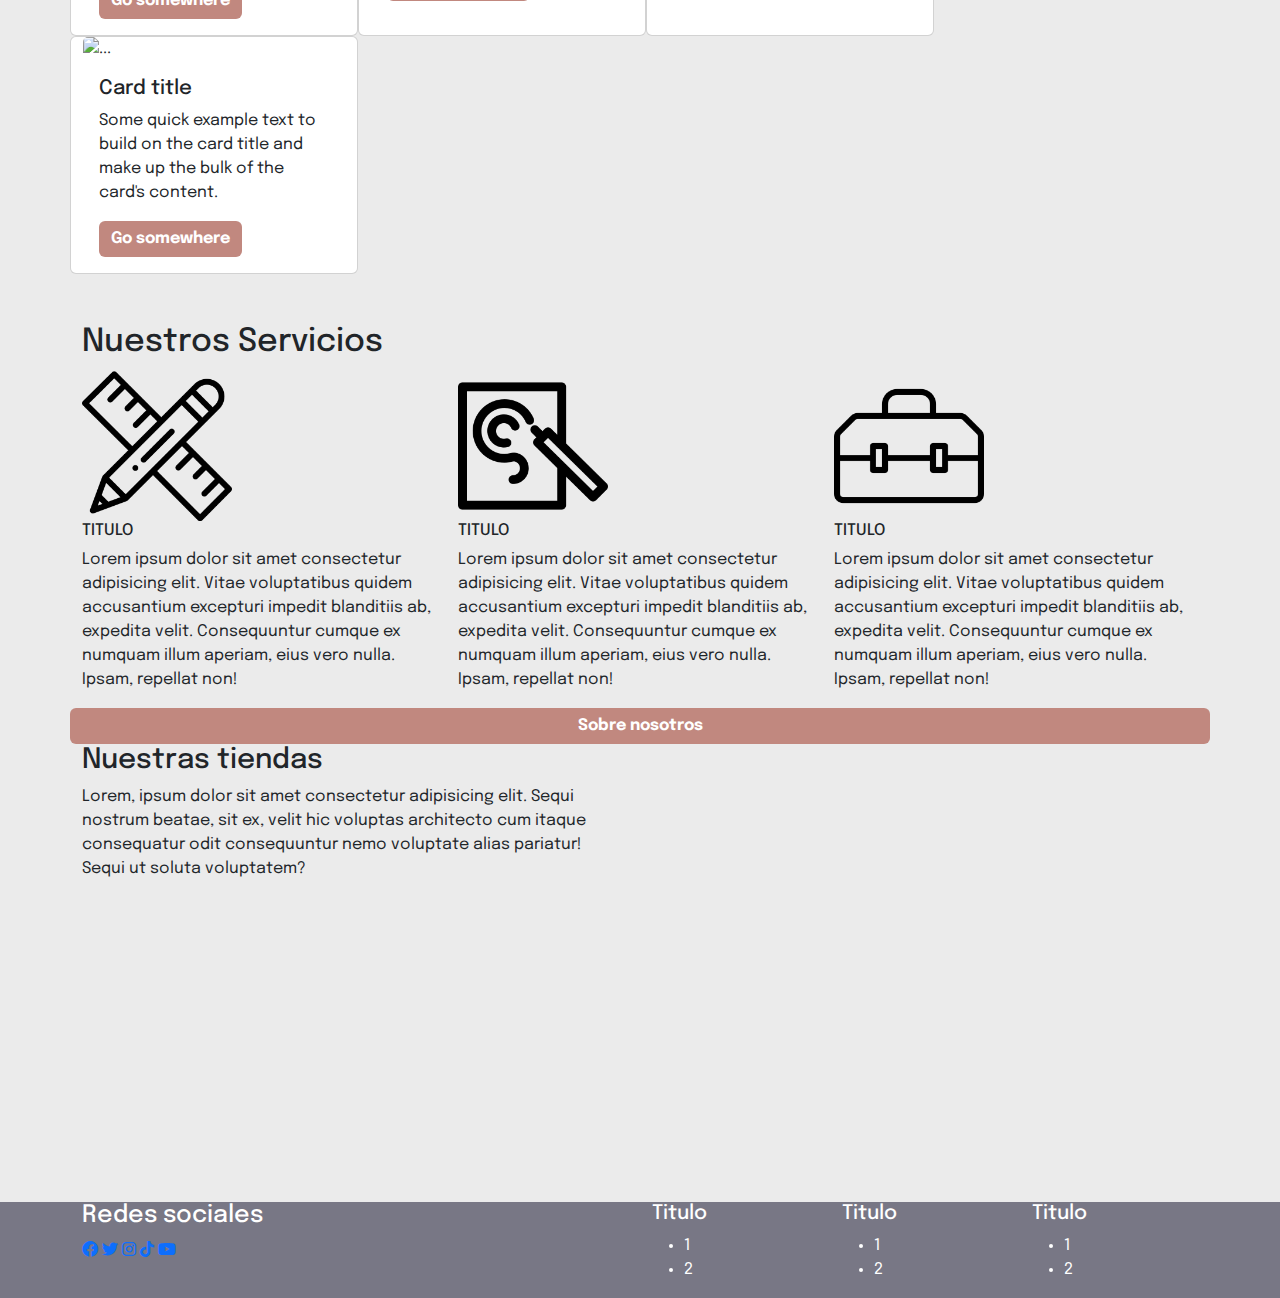
==== commit 7d5fa5a3: "Se añaden imagenes, carousel de productos destacados y estilos basicos" ====
--- a/index.html
+++ b/index.html
@@ -65,96 +65,176 @@
     </header>
     <main>
         <section>
-            <div class="jumbotron jumbotron-fluid" style="background-color: blanchedalmond;">
+            <div class="jumbotron jumbotron-fluid">
                 <div class="container">
                     <h1 class="display-4">Fluid jumbotron</h1>
                     <p class="lead">This is a simple hero unit, a simple jumbotron-style component for calling extra attention to featured content or information.</p>
                     <hr class="my-4">
+                    <h1 class="display-6">Fluid jumbotron</h1>
                     <p>It uses utility classes for typography and spacing to space content out within the larger container.</p>
                     <p class="lead">
-                        <a class="btn btn-primary btn-lg" href="#" role="button">Learn more</a>
+                        <input type="email" placeholder="Email"><a class="btn btn-primary btn-lg" href="#" role="button">Learn more</a>
                     </p>
                 </div>
             </div>
         </section>
+        <section class="featured-prod">
+            <div class="container">
+                <h2>Productos destacados</h2>
+            <div id="carouselExample" class="carousel carousel-dark slide">
+                <div class="carousel-indicators">
+                    <button type="button" data-bs-target="#carouselExample" data-bs-slide-to="0" class="active" aria-current="true" aria-label="Slide 1"></button>
+                    <button type="button" data-bs-target="#carouselExample" data-bs-slide-to="1" aria-label="Slide 2"></button>
+                  </div>
+                  
+                <div class="carousel-inner">
+                    <div class="carousel-item active">
+                        <div class="card-wrapper">
+                            <div class="card">
+                                <div class="image-wrapper">
+                                    <img src="./assets/images/featured-prod/earring-1.png" alt="...">
+                                </div>
+                                
+                                <div class="card-body">
+                                    <h5 class="card-title">Card title</h5>
+                                    <p class="card-text">Some quick example text to build on the card title and make up the bulk of the card's content.</p>
+                                    <a href="#" class="btn btn-primary">Go somewhere</a>
+                                </div>
+                            </div>
+
+                            <div class="card">
+                                <div class="image-wrapper">
+                                    <img src="./assets/images/featured-prod/bracelet-1.png" alt="...">
+                                </div>
+                                
+                                <div class="card-body">
+                                    <h5 class="card-title">Card title</h5>
+                                    <p class="card-text">Some quick example text to build on the card title and make up the bulk of the card's content.</p>
+                                    <a href="#" class="btn btn-primary">Go somewhere</a>
+                                </div>
+                            </div>
+
+                            <div class="card">
+                                <div class="image-wrapper">
+                                   <img src="./assets/images/featured-prod/necklace-2.png" alt="..." style="width: 500px;"> 
+                                </div>
+                                
+                                <div class="card-body">
+                                    <h5 class="card-title">Card title</h5>
+                                    <p class="card-text">Some quick example text to build on the card title and make up the bulk of the card's content.</p>
+                                    <a href="#" class="btn btn-primary">Go somewhere</a>
+                                </div>
+                            </div>
+                        </div>
+                    </div>
+                    <div class="carousel-item">
+                        <div class="card-wrapper">
+                            <div class="card">
+                                <div class="image-wrapper">
+                                    <img src="./assets/images/featured-prod/ring-2.jpg" alt="...">
+                                </div>
+                                
+                                <div class="card-body">
+                                    <h5 class="card-title">Card title</h5>
+                                    <p class="card-text">Some quick example text to build on the card title and make up the bulk of the card's content.</p>
+                                    <a href="#" class="btn btn-primary">Go somewhere</a>
+                                </div>
+                            </div>
+
+                            <div class="card">
+                                <div class="image-wrapper">
+                                    <img src="./assets/images/featured-prod/earring-2.png" alt="...">
+                                </div>
+                                
+                                <div class="card-body">
+                                    <h5 class="card-title">Card title</h5>
+                                    <p class="card-text">Some quick example text to build on the card title and make up the bulk of the card's content.</p>
+                                    <a href="#" class="btn btn-primary">Go somewhere</a>
+                                </div>
+                            </div>
+
+                            <div class="card">
+                                <div class="image-wrapper">
+                                    <img src="./assets/images/featured-prod/neckleace-1.jpg" alt="..." style="width: 500px;">
+                                </div>
+                                
+                                <div class="card-body">
+                                    <h5 class="card-title">Card title</h5>
+                                    <p class="card-text">Some quick example text to build on the card title and make up the bulk of the card's content.</p>
+                                    <a href="#" class="btn btn-primary">Go somewhere</a>
+                                </div>
+                            </div>
+                        </div>
+                    </div>
+                </div>
+
+                <button class="carousel-control-prev" type="button" data-bs-target="#carouselExample" data-bs-slide="prev">
+                    <span class="carousel-control-prev-icon" aria-hidden="true"></span>
+                    <span class="visually-hidden">Previous</span>
+                </button>
+                <button class="carousel-control-next" type="button" data-bs-target="#carouselExample" data-bs-slide="next">
+                    <span class="carousel-control-next-icon" aria-hidden="true"></span>
+                    <span class="visually-hidden">Next</span>
+                </button>
+              </div>
+            </div>
+            
+            <hr>
+
+            <div class="container">
+                <h2>Categorias</h2>
+                <div class="row">
+                    <div class="card" style="width: 18rem;">
+                        <img src="./assets/images/category-bracelets.png" class="card-img-top" alt="...">
+                        <div class="card-body">
+                            <h5 class="card-title">Card title</h5>
+                            <p class="card-text">Some quick example text to build on the card title and make up the bulk of the card's content.</p>
+                            <a href="#" class="btn btn-primary">Go somewhere</a>
+                        </div>
+                    </div>
+                    <div class="card" style="width: 18rem;">
+                        <img src="./assets/images/category-necklaces.png" class="card-img-top" alt="...">
+                        <div class="card-body">
+                            <h5 class="card-title">Card title</h5>
+                            <p class="card-text">Some quick example text to build on the card title and make up the bulk of the card's content.</p>
+                            <a href="#" class="btn btn-primary">Go somewhere</a>
+                        </div>
+                    </div>
+                    <div class="card" style="width: 18rem;">
+                        <img src="./assets/images/category-rings.png" class="card-img-top" alt="...">
+                        <div class="card-body"> 
+                            <h5 class="card-title">Card title</h5>
+                            <p class="card-text">Some quick example text to build on the card title and make up the bulk of the card's content.</p>
+                            <a href="#" class="btn btn-primary">Go somewhere</a>
+                        </div>
+                    </div>
+                    <div class="card" style="width: 18rem;">
+                        <img src="./assets/images/categpry-earrings.jpg" class="card-img-top" alt="...">
+                        <div class="card-body"> 
+                            <h5 class="card-title">Card title</h5>
+                            <p class="card-text">Some quick example text to build on the card title and make up the bulk of the card's content.</p>
+                            <a href="#" class="btn btn-primary">Go somewhere</a>
+                        </div>
+                    </div>
+                </div>
+            </div>
+        </section>
         <section>
-            <h2>Productos destacados</h2>
-            <div class="container">
-                <div class="row">
-                    <div class="card" style="width: 18rem;">
-                <img src="./assets/images/download (1).png" class="card-img-top" alt="...">
-                <div class="card-body">
-                    <h5 class="card-title">Card title</h5>
-                    <p class="card-text">Some quick example text to build on the card title and make up the bulk of the card's content.</p>
-                    <a href="#" class="btn btn-primary">Go somewhere</a>
-                </div>
-            </div>
-            <div class="card" style="width: 18rem;">
-                <img src="./assets/images/download (1).png" class="card-img-top" alt="...">
-                <div class="card-body">
-                    <h5 class="card-title">Card title</h5>
-                    <p class="card-text">Some quick example text to build on the card title and make up the bulk of the card's content.</p>
-                    <a href="#" class="btn btn-primary">Go somewhere</a>
-                </div>
-            </div>
-            <div class="card" style="width: 18rem;">
-                <img src="./assets/images/download (1).png" class="card-img-top" alt="...">
-                <div class="card-body"> 
-                    <h5 class="card-title">Card title</h5>
-                    <p class="card-text">Some quick example text to build on the card title and make up the bulk of the card's content.</p>
-                    <a href="#" class="btn btn-primary">Go somewhere</a>
-                </div>
-            </div>
-            <button class="btn btn-primary">Ver más</button>
-                </div>
-            </div>
-            <hr>
-            <h2>Categorias</h2>
-            <div class="container">
-                <div class="row">
-                    <div class="card" style="width: 18rem;">
-                <img src="./assets/images/download (1).png" class="card-img-top" alt="...">
-                <div class="card-body">
-                    <h5 class="card-title">Card title</h5>
-                    <p class="card-text">Some quick example text to build on the card title and make up the bulk of the card's content.</p>
-                    <a href="#" class="btn btn-primary">Go somewhere</a>
-                </div>
-            </div>
-            <div class="card" style="width: 18rem;">
-                <img src="./assets/images/download (1).png" class="card-img-top" alt="...">
-                <div class="card-body">
-                    <h5 class="card-title">Card title</h5>
-                    <p class="card-text">Some quick example text to build on the card title and make up the bulk of the card's content.</p>
-                    <a href="#" class="btn btn-primary">Go somewhere</a>
-                </div>
-            </div>
-            <div class="card" style="width: 18rem;">
-                <img src="./assets/images/download (1).png" class="card-img-top" alt="...">
-                <div class="card-body"> 
-                    <h5 class="card-title">Card title</h5>
-                    <p class="card-text">Some quick example text to build on the card title and make up the bulk of the card's content.</p>
-                    <a href="#" class="btn btn-primary">Go somewhere</a>
-                </div>
-            </div>
-                </div>
-            </div>
-        </section>
-        <section>
-            <h2>Nuestros Servicios</h2>
-            <div class="container">
+            <div class="container">
+                <h2>Nuestros Servicios</h2>
                 <div class="row">
                     <div class="item" style="width: 33%;">
-                        <img src="./assets/images/download.png" alt="" style="height: 150px; width: 150px; border-radius: 50%;">
+                        <img src="./assets/images/services/customize-icon.png" alt="" style="height: 150px; width: 150px;">
                         <h6>TITULO</h6>
                         <p>Lorem ipsum dolor sit amet consectetur adipisicing elit. Vitae voluptatibus quidem accusantium excepturi impedit blanditiis ab, expedita velit. Consequuntur cumque ex numquam illum aperiam, eius vero nulla. Ipsam, repellat non!</p>
                     </div>
                     <div class="item" style="width: 33%;">
-                        <img src="./assets/images/download.png" alt="" style="height: 150px; width: 150px; border-radius: 50%;">
+                        <img src="./assets/images/services/fix-icon.png" alt="" style="height: 150px; width: 150px;">
                         <h6>TITULO</h6>
                         <p>Lorem ipsum dolor sit amet consectetur adipisicing elit. Vitae voluptatibus quidem accusantium excepturi impedit blanditiis ab, expedita velit. Consequuntur cumque ex numquam illum aperiam, eius vero nulla. Ipsam, repellat non!</p>
                     </div>
                     <div class="item" style="width: 33%;">
-                        <img src="./assets/images/download.png" alt="" style="height: 150px; width: 150px; border-radius: 50%;">
+                        <img src="./assets/images/services/repair-icon.png" alt="" style="height: 150px; width: 150px;">
                         <h6>TITULO</h6>
                         <p>Lorem ipsum dolor sit amet consectetur adipisicing elit. Vitae voluptatibus quidem accusantium excepturi impedit blanditiis ab, expedita velit. Consequuntur cumque ex numquam illum aperiam, eius vero nulla. Ipsam, repellat non!</p>
                     </div>
@@ -167,11 +247,7 @@
                 <div class="row">
                     <div class="col-lg-6">
                         <h3>Nuestras tiendas</h3>
-                        <ul>
-                            <li>Tienda 1</li>
-                            <li>Tienda 2</li>
-                            <li>Tienda 3</li>
-                        </ul>
+                        <p>Lorem, ipsum dolor sit amet consectetur adipisicing elit. Sequi nostrum beatae, sit ex, velit hic voluptas architecto cum itaque consequatur odit consequuntur nemo voluptate alias pariatur! Sequi ut soluta voluptatem?</p>
                     </div>
                     <div class="col-lg-6">
                         <iframe src="https://www.google.com/maps/embed?pb=!1m18!1m12!1m3!1d3326.32162070412!2d-70.6028730234079!3d-33.51902270102882!2m3!1f0!2f0!3f0!3m2!1i1024!2i768!4f13.1!3m3!1m2!1s0x9662d06757799979%3A0x913dd02e5daeb4b7!2sMallplaza%20Vespucio!5e0!3m2!1ses!2scl!4v1688416025284!5m2!1ses!2scl" width="600" height="450" style="border:0;" allowfullscreen="" loading="lazy" referrerpolicy="no-referrer-when-downgrade"></iframe>
@@ -184,11 +260,11 @@
                 <div class="row">
                     <div class="col-lg-6">
                         <h4>Redes sociales</h4>
-                        <i class="fa-brands fa-facebook"></i>
-                        <i class="fa-brands fa-twitter"></i>
-                        <i class="fa-brands fa-instagram"></i>
-                        <i class="fa-brands fa-tiktok"></i>
-                        <i class="fa-brands fa-youtube"></i>
+                        <a href="#"><i class="fa-brands fa-facebook"></i></a>
+                        <a href="#"><i class="fa-brands fa-twitter"></i></a>
+                        <a href="#"><i class="fa-brands fa-instagram"></i></a>
+                        <a href="#"><i class="fa-brands fa-tiktok"></i></a>
+                        <a href="#"><i class="fa-brands fa-youtube"></i></a>
                     </div>
                     <div class="col-lg-2">
                         <h5>Titulo</h5>
--- a/styles.css
+++ b/styles.css
@@ -4,4 +4,52 @@
 }
 body {
     font-family: Epilogue;
+    background-color: #EBEBEB;
+}
+.navbar {
+    background-color: #787785;
+}
+.nav-link {
+    color: #FFFFFF;
+}
+.btn-primary {
+    background-color: #C1887F;
+    border: 0;
+    font-size: medium;
+    font-weight: bold;
+}
+.jumbotron {
+    background-image: url(./assets/images/jumbotron-bg.png);
+    background-size: cover;
+    background-position: center;
+    padding: 60px;
+    color: #FFFFFF;
+}
+.featured-prod {
+    padding: 50px 0;
+}
+.featured-prod h2 {
+    font-weight: bold;
+    font-size: 40px;
+}
+.card-wrapper {
+    display: flex;
+}
+.card-wrapper .card {
+    margin: 0.5rem;
+    width: calc(100%/3);
+}
+.image-wrapper {
+    height: 22vw;
+    display: flex;
+    align-items: center;
+    justify-content: center;
+}
+.image-wrapper img {
+    max-width: 100%;
+    max-height: 100%;
+}
+footer {
+    background-color: #787785;
+    color: #FFFFFF;
 }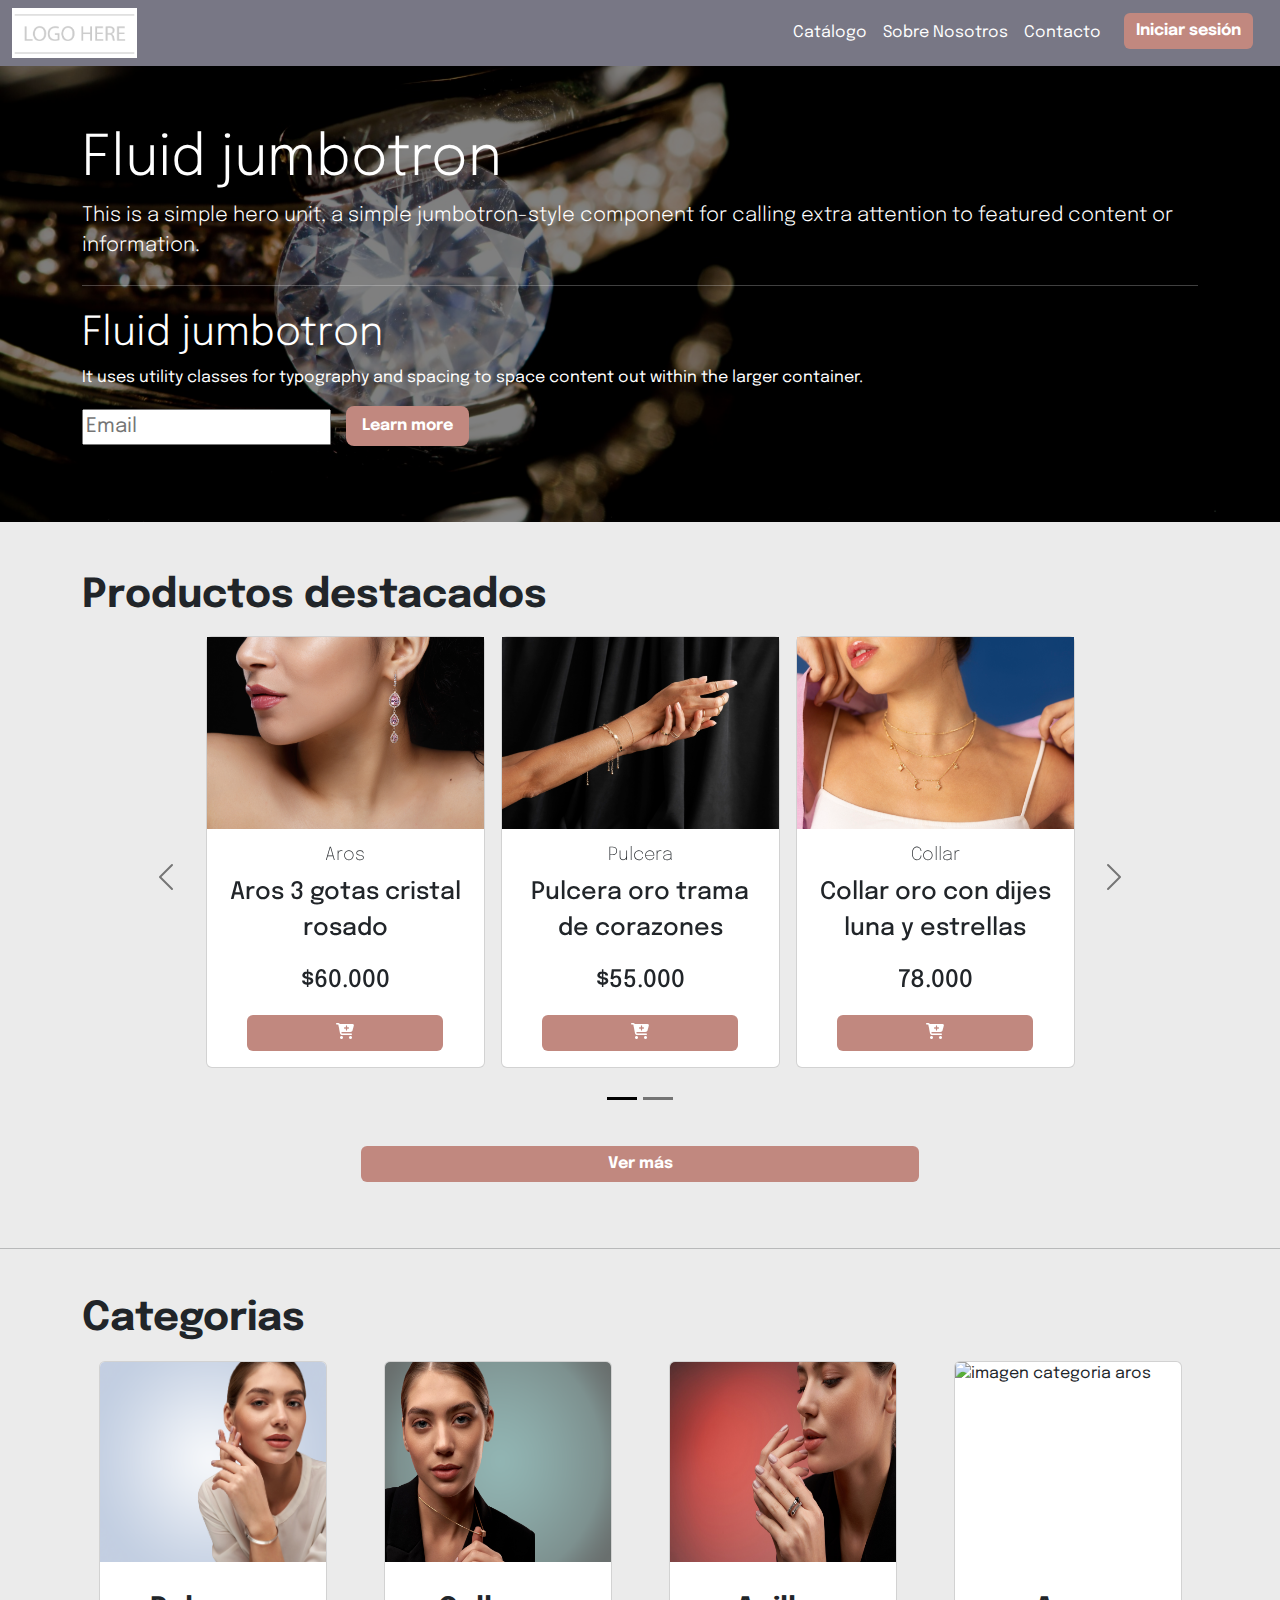
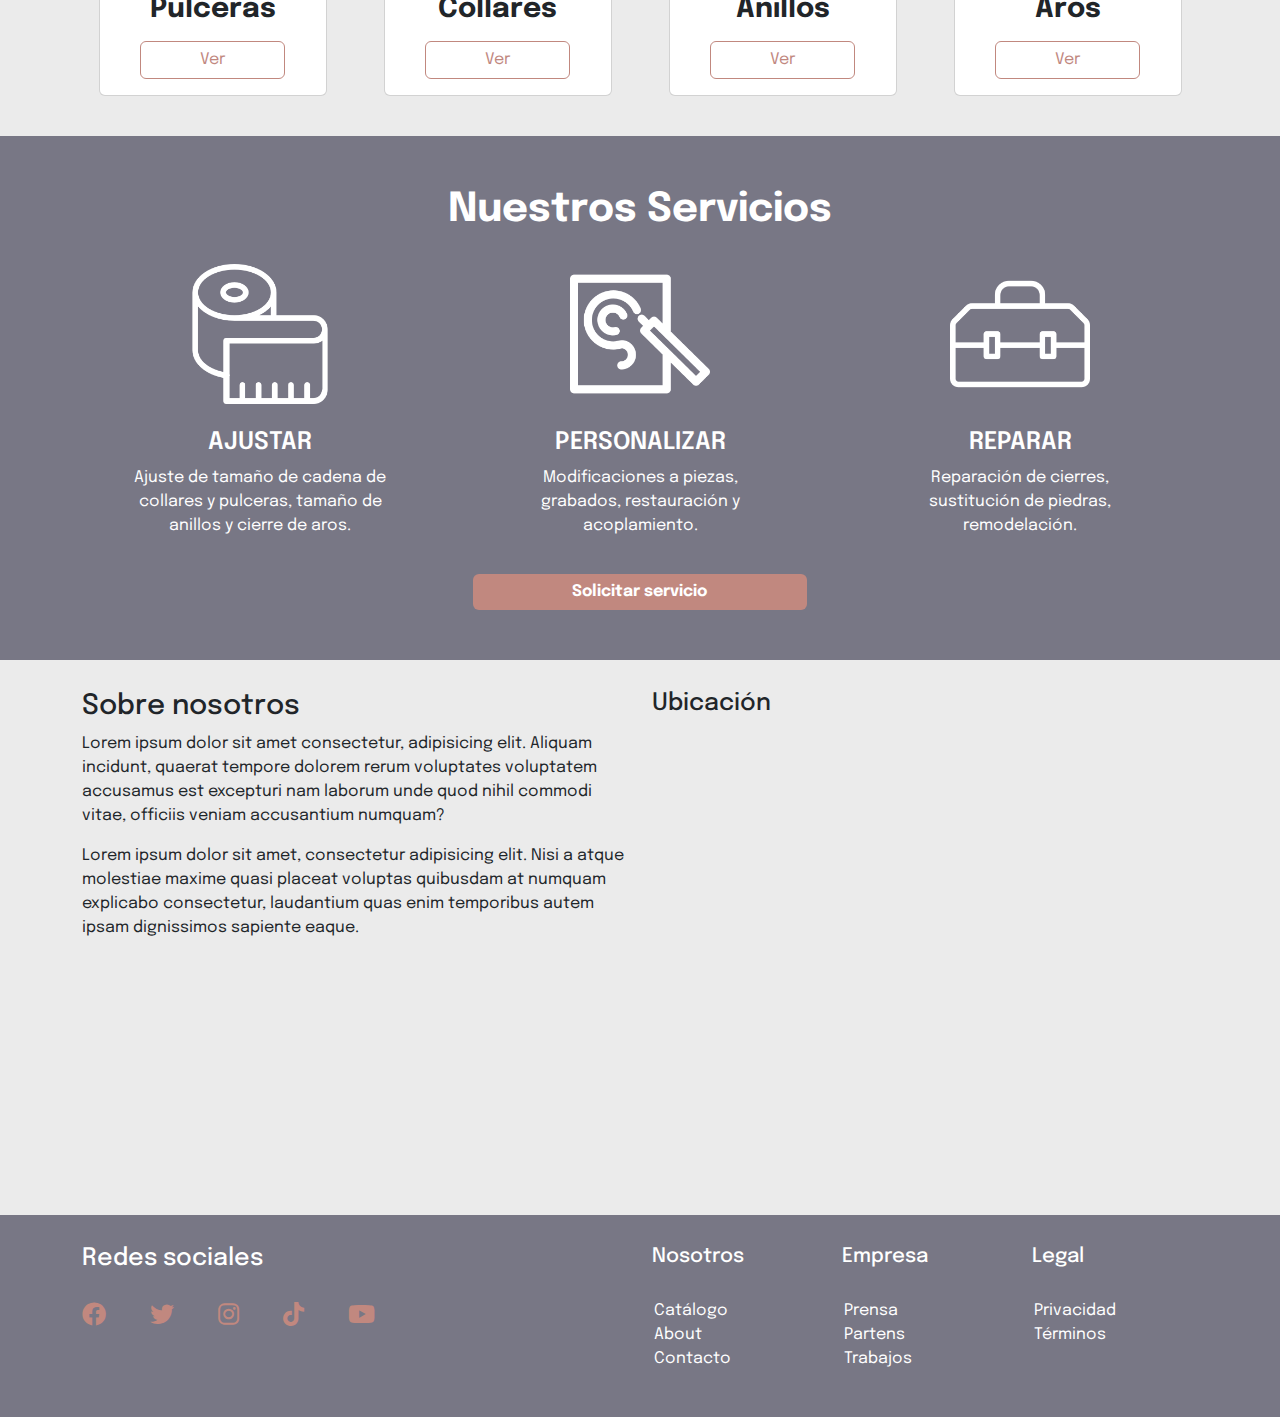
==== commit 4fcbbc4f: "Se sgregan estilos para secciones productos destacados, categorias, footer y el modal inicio de sesi" ====
--- a/index.html
+++ b/index.html
@@ -15,12 +15,15 @@
 </head>
 <body>
     <header>
-        <nav class="navbar navbar-expand-lg">
+        <!--NAVBAR-->
+        <nav class="navbar navbar-expand-md">
             <div class="container-fluid">
-                <img src="./assets/images/download.png" alt="Logo" style="height: 50px;">
+                <!--LOGO-->
+                <a href="#"><img src="./assets/images/download.png" alt="Logo" style="height: 50px;"></a>
                 <button class="navbar-toggler" type="button" data-bs-toggle="collapse" data-bs-target="#navbarSupportedContent" aria-controls="navbarSupportedContent" aria-expanded="false" aria-label="Toggle navigation">
                     <span class="navbar-toggler-icon"></span>
                 </button>
+                <!--NAV ITEMS-->
                 <div class="collapse navbar-collapse justify-content-end" id="navbarSupportedContent">
                     <ul class="navbar-nav">
                         <li class="nav-item">
@@ -33,26 +36,35 @@
                             <a class="nav-link" href="#">Contacto</a>
                         </li>
                         <li class="nav-item">
-                            <!-- Button to Open the Modal -->
+                            <!--INICIAR SESIÓN-->
                             <button type="button" class="btn btn-primary" data-bs-toggle="modal" data-bs-target="#myModal">
                                 Iniciar sesión
                             </button>
-                            <!-- The Modal -->
+                            <!--MODAL-->
                             <div class="modal" id="myModal">
                                 <div class="modal-dialog">
                                     <div class="modal-content">
-                                        <!-- Modal Header -->
+                                        <!--MODAL HEADER-->
                                         <div class="modal-header">
-                                            <h4 class="modal-title">Modal Heading</h4>
+                                            <h4 class="modal-title">Iniciar sesión</h4>
                                             <button type="button" class="btn-close" data-bs-dismiss="modal"></button>
                                         </div>
-                                        <!-- Modal body -->
+                                        <!--MODAL BODY-->
                                         <div class="modal-body">
-                                            Modal body..
+                                            <form>
+                                                <label for="email">Email:</label>
+                                                <input type="email" id="email" name="email"><br>
+                                                <label for="pwd">Contraseña:</label><br>
+                                                <input type="password" id="pwd" name="pwd"><br>
+                                                <input type="checkbox" id="remember" name="remember" value="save-user">
+                                                <label for="remember">Recordar</label><br>
+                                                <input type="submit" value="Iniciar sesión">
+                                            </form>
                                         </div>
-                                        <!-- Modal footer -->
+                                        <!--MODAL FOOTER-->
                                         <div class="modal-footer">
-                                            <button type="button" class="btn btn-danger" data-bs-dismiss="modal">Close</button>
+                                            <p>¿No tienes cuenta?</p>
+                                            <button type="button" class="btn btn-secondary" data-bs-dismiss="modal">Registrate</button>
                                         </div>
                                     </div>
                                 </div>
@@ -81,175 +93,188 @@
         <section class="featured-prod">
             <div class="container">
                 <h2>Productos destacados</h2>
-            <div id="carouselExample" class="carousel carousel-dark slide">
-                <div class="carousel-indicators">
-                    <button type="button" data-bs-target="#carouselExample" data-bs-slide-to="0" class="active" aria-current="true" aria-label="Slide 1"></button>
-                    <button type="button" data-bs-target="#carouselExample" data-bs-slide-to="1" aria-label="Slide 2"></button>
-                  </div>
-                  
-                <div class="carousel-inner">
-                    <div class="carousel-item active">
-                        <div class="card-wrapper">
-                            <div class="card">
-                                <div class="image-wrapper">
-                                    <img src="./assets/images/featured-prod/earring-1.png" alt="...">
-                                </div>
-                                
-                                <div class="card-body">
-                                    <h5 class="card-title">Card title</h5>
-                                    <p class="card-text">Some quick example text to build on the card title and make up the bulk of the card's content.</p>
-                                    <a href="#" class="btn btn-primary">Go somewhere</a>
+                <!--INICIO CAROUSEL-->
+                <div id="carouselExample" class="carousel carousel-dark slide">
+                    <!--INDICADORES CAROUSEL ABAJO-->
+                    <div class="carousel-indicators">
+                        <button type="button" data-bs-target="#carouselExample" data-bs-slide-to="0" class="active" aria-current="true" aria-label="Slide 1"></button>
+                        <button type="button" data-bs-target="#carouselExample" data-bs-slide-to="1" aria-label="Slide 2"></button>
+                    </div>
+                    <div class="carousel-inner">
+                        <!--SLIDE 1-->
+                        <div class="carousel-item active">
+                            <div class="card-wrapper">
+                                <!--CARD 1-->
+                                <div class="card">
+                                    <div class="image-wrapper">
+                                        <img src="./assets/images/featured-prod/earring-1.png" alt="Imagen producto destacado 1">
+                                    </div>
+                                    <div class="card-body">
+                                        <h5 class="card-title">Aros</h5>
+                                        <p class="card-text">Aros 3 gotas cristal rosado</p>
+                                        <p class="card-text">$60.000</p>
+                                        <a href="#" class="btn btn-primary"><i class="fa-solid fa-cart-plus"></i></a>
+                                    </div>
+                                </div>
+                                <!--CARD 2-->
+                                <div class="card">
+                                    <div class="image-wrapper">
+                                        <img src="./assets/images/featured-prod/bracelet-1.png" alt="Imagen producto destacado 2">
+                                    </div>
+                                    <div class="card-body">
+                                        <h5 class="card-title">Pulcera</h5>
+                                        <p class="card-text">Pulcera oro trama de corazones</p>
+                                        <p class="card-text">$55.000</p>
+                                        <a href="#" class="btn btn-primary"><i class="fa-solid fa-cart-plus"></i></a>
+                                    </div>
+                                </div>
+                                <!--CARD 3-->
+                                <div class="card">
+                                    <div class="image-wrapper">
+                                        <img src="./assets/images/featured-prod/necklace-2.png" alt="Imagen producto destacado 3"> 
+                                    </div>
+                                    <div class="card-body">
+                                        <h5 class="card-title">Collar</h5>
+                                        <p class="card-text">Collar oro con dijes luna y estrellas</p>
+                                        <p class="card-text">78.000</p>
+                                        <a href="#" class="btn btn-primary"><i class="fa-solid fa-cart-plus"></i></a>
+                                    </div>
                                 </div>
                             </div>
-
-                            <div class="card">
-                                <div class="image-wrapper">
-                                    <img src="./assets/images/featured-prod/bracelet-1.png" alt="...">
-                                </div>
-                                
-                                <div class="card-body">
-                                    <h5 class="card-title">Card title</h5>
-                                    <p class="card-text">Some quick example text to build on the card title and make up the bulk of the card's content.</p>
-                                    <a href="#" class="btn btn-primary">Go somewhere</a>
+                        </div>
+                        <!--SLIDE 2-->
+                        <div class="carousel-item">
+                            <div class="card-wrapper">
+                                <div class="card">
+                                    <div class="image-wrapper">
+                                        <img src="./assets/images/featured-prod/bracelet-2.png" alt="Imagen producto destacado 4">
+                                    </div>
+                                    <!--CARD 1-->
+                                    <div class="card-body">
+                                        <h5 class="card-title">Pulcera</h5>
+                                        <p class="card-text">Set pulceras oro simple y cristal</p>
+                                        <p class="card-text">$105.000</p>
+                                        <a href="#" class="btn btn-primary"><i class="fa-solid fa-cart-plus"></i></a>
+                                    </div>
+                                </div>
+                                <!--CARD 2-->
+                                <div class="card">
+                                    <div class="image-wrapper">
+                                        <img src="./assets/images/featured-prod/ring-3.png" alt="Imagen producto destacado 5">
+                                    </div>
+                                    <div class="card-body">
+                                        <h5 class="card-title">Anillo</h5>
+                                        <p class="card-text">Anillo de flores doble con cristal azul</p>
+                                        <p class="card-text">$85.000</p>
+                                        <a href="#" class="btn btn-primary"><i class="fa-solid fa-cart-plus"></i></a>
+                                    </div>
+                                </div>
+                                <!--CARD 3-->
+                                <div class="card">
+                                    <div class="image-wrapper">
+                                        <img src="./assets/images/featured-prod/neckleace-1.jpg" alt="Imagen producto destacado 6">
+                                    </div>
+                                    <div class="card-body">
+                                        <h5 class="card-title">Collar</h5>
+                                        <p class="card-text">Collar plata tramado con dije blanco</p>
+                                        <p class="card-text">$70.000</p>
+                                        <a href="#" class="btn btn-primary"><i class="fa-solid fa-cart-plus"></i></a>
+                                    </div>
                                 </div>
                             </div>
-
-                            <div class="card">
-                                <div class="image-wrapper">
-                                   <img src="./assets/images/featured-prod/necklace-2.png" alt="..." style="width: 500px;"> 
-                                </div>
-                                
-                                <div class="card-body">
-                                    <h5 class="card-title">Card title</h5>
-                                    <p class="card-text">Some quick example text to build on the card title and make up the bulk of the card's content.</p>
-                                    <a href="#" class="btn btn-primary">Go somewhere</a>
-                                </div>
-                            </div>
-                        </div>
-                    </div>
-                    <div class="carousel-item">
-                        <div class="card-wrapper">
-                            <div class="card">
-                                <div class="image-wrapper">
-                                    <img src="./assets/images/featured-prod/ring-2.jpg" alt="...">
-                                </div>
-                                
-                                <div class="card-body">
-                                    <h5 class="card-title">Card title</h5>
-                                    <p class="card-text">Some quick example text to build on the card title and make up the bulk of the card's content.</p>
-                                    <a href="#" class="btn btn-primary">Go somewhere</a>
-                                </div>
-                            </div>
-
-                            <div class="card">
-                                <div class="image-wrapper">
-                                    <img src="./assets/images/featured-prod/earring-2.png" alt="...">
-                                </div>
-                                
-                                <div class="card-body">
-                                    <h5 class="card-title">Card title</h5>
-                                    <p class="card-text">Some quick example text to build on the card title and make up the bulk of the card's content.</p>
-                                    <a href="#" class="btn btn-primary">Go somewhere</a>
-                                </div>
-                            </div>
-
-                            <div class="card">
-                                <div class="image-wrapper">
-                                    <img src="./assets/images/featured-prod/neckleace-1.jpg" alt="..." style="width: 500px;">
-                                </div>
-                                
-                                <div class="card-body">
-                                    <h5 class="card-title">Card title</h5>
-                                    <p class="card-text">Some quick example text to build on the card title and make up the bulk of the card's content.</p>
-                                    <a href="#" class="btn btn-primary">Go somewhere</a>
-                                </div>
-                            </div>
-                        </div>
-                    </div>
-                </div>
-
-                <button class="carousel-control-prev" type="button" data-bs-target="#carouselExample" data-bs-slide="prev">
-                    <span class="carousel-control-prev-icon" aria-hidden="true"></span>
-                    <span class="visually-hidden">Previous</span>
-                </button>
-                <button class="carousel-control-next" type="button" data-bs-target="#carouselExample" data-bs-slide="next">
-                    <span class="carousel-control-next-icon" aria-hidden="true"></span>
-                    <span class="visually-hidden">Next</span>
-                </button>
-              </div>
-            </div>
-            
-            <hr>
-
+                        </div>
+                    </div>
+                    <!--FLECHAS CAROUSEL-->
+                    <button class="carousel-control-prev" type="button" data-bs-target="#carouselExample" data-bs-slide="prev">
+                        <span class="carousel-control-prev-icon" aria-hidden="true"></span>
+                        <span class="visually-hidden">Previous</span>
+                    </button>
+                    <button class="carousel-control-next" type="button" data-bs-target="#carouselExample" data-bs-slide="next">
+                        <span class="carousel-control-next-icon" aria-hidden="true"></span>
+                        <span class="visually-hidden">Next</span>
+                    </button>
+                </div>
+                <!--FIN CAROUSEL-->
+                <div class="button-wrapper">
+                    <button class="btn btn-primary more">Ver más</button>
+                </div>
+            </div>
+        </section>
+        <hr>
+        <section class="categories">
             <div class="container">
                 <h2>Categorias</h2>
                 <div class="row">
-                    <div class="card" style="width: 18rem;">
-                        <img src="./assets/images/category-bracelets.png" class="card-img-top" alt="...">
+                    <div class="card mx-auto">
+                        <img src="./assets/images/category-bracelets.png" class="card-img-top" alt="Imagen categoria pulceras">
                         <div class="card-body">
-                            <h5 class="card-title">Card title</h5>
-                            <p class="card-text">Some quick example text to build on the card title and make up the bulk of the card's content.</p>
-                            <a href="#" class="btn btn-primary">Go somewhere</a>
-                        </div>
-                    </div>
-                    <div class="card" style="width: 18rem;">
-                        <img src="./assets/images/category-necklaces.png" class="card-img-top" alt="...">
+                            <h5 class="card-title">Pulceras</h5>
+                            <a href="#" class="btn btn-outline-primary">Ver</a>
+                        </div>
+                    </div>
+                    <div class="card mx-auto">
+                        <img src="./assets/images/category-necklaces.png" class="card-img-top" alt="Imagen categoria collares">
                         <div class="card-body">
-                            <h5 class="card-title">Card title</h5>
-                            <p class="card-text">Some quick example text to build on the card title and make up the bulk of the card's content.</p>
-                            <a href="#" class="btn btn-primary">Go somewhere</a>
-                        </div>
-                    </div>
-                    <div class="card" style="width: 18rem;">
-                        <img src="./assets/images/category-rings.png" class="card-img-top" alt="...">
+                            <h5 class="card-title">Collares</h5>
+                            <a href="#" class="btn btn-outline-primary">Ver</a>
+                        </div>
+                    </div>
+                    <div class="card mx-auto">
+                        <img src="./assets/images/category-rings.png" class="card-img-top" alt="Imagen categoria anillos">
                         <div class="card-body"> 
-                            <h5 class="card-title">Card title</h5>
-                            <p class="card-text">Some quick example text to build on the card title and make up the bulk of the card's content.</p>
-                            <a href="#" class="btn btn-primary">Go somewhere</a>
-                        </div>
-                    </div>
-                    <div class="card" style="width: 18rem;">
-                        <img src="./assets/images/categpry-earrings.jpg" class="card-img-top" alt="...">
+                            <h5 class="card-title">Anillos</h5>
+                            <a href="#" class="btn btn-outline-primary">Ver</a>
+                        </div>
+                    </div>
+                    <div class="card mx-auto">
+                        <img src="./assets/images/categpry-earrings.jpg" class="card-img-top" alt="imagen categoria aros">
                         <div class="card-body"> 
-                            <h5 class="card-title">Card title</h5>
-                            <p class="card-text">Some quick example text to build on the card title and make up the bulk of the card's content.</p>
-                            <a href="#" class="btn btn-primary">Go somewhere</a>
-                        </div>
-                    </div>
-                </div>
-            </div>
-        </section>
-        <section>
+                            <h5 class="card-title">Aros</h5>
+                            <a href="#" class="btn btn-outline-primary">Ver</a>
+                        </div>
+                    </div>
+                </div>
+            </div>
+        </section>
+        <section class="services">
             <div class="container">
                 <h2>Nuestros Servicios</h2>
                 <div class="row">
-                    <div class="item" style="width: 33%;">
-                        <img src="./assets/images/services/customize-icon.png" alt="" style="height: 150px; width: 150px;">
-                        <h6>TITULO</h6>
-                        <p>Lorem ipsum dolor sit amet consectetur adipisicing elit. Vitae voluptatibus quidem accusantium excepturi impedit blanditiis ab, expedita velit. Consequuntur cumque ex numquam illum aperiam, eius vero nulla. Ipsam, repellat non!</p>
-                    </div>
-                    <div class="item" style="width: 33%;">
-                        <img src="./assets/images/services/fix-icon.png" alt="" style="height: 150px; width: 150px;">
-                        <h6>TITULO</h6>
-                        <p>Lorem ipsum dolor sit amet consectetur adipisicing elit. Vitae voluptatibus quidem accusantium excepturi impedit blanditiis ab, expedita velit. Consequuntur cumque ex numquam illum aperiam, eius vero nulla. Ipsam, repellat non!</p>
-                    </div>
-                    <div class="item" style="width: 33%;">
-                        <img src="./assets/images/services/repair-icon.png" alt="" style="height: 150px; width: 150px;">
-                        <h6>TITULO</h6>
-                        <p>Lorem ipsum dolor sit amet consectetur adipisicing elit. Vitae voluptatibus quidem accusantium excepturi impedit blanditiis ab, expedita velit. Consequuntur cumque ex numquam illum aperiam, eius vero nulla. Ipsam, repellat non!</p>
-                    </div>
-                    <button class="btn btn-primary">Sobre nosotros</button>
-                </div>
-            </div>
-        </section>
-        <section>
+                    <div class="item mx-auto">
+                        <img src="./assets/images/services/adjust-icon.png" alt="Imagen de servicio ajuste">
+                        <h6>Ajustar</h6>
+                        <p>Ajuste de tamaño de cadena de collares y pulceras, tamaño de anillos y cierre de aros.</p>
+                    </div>
+                    <div class="item mx-auto">
+                        <img src="./assets/images/services/fix-icon.png" alt="Imagen de servicio personalización">
+                        <h6>Personalizar</h6>
+                        <p>Modificaciones a piezas, grabados, restauración y acoplamiento.</p>
+                    </div>
+                    <div class="item mx-auto">
+                        <img src="./assets/images/services/repair-icon.png" alt="Imagen de servicio reparación">
+                        <h6>Reparar</h6>
+                        <p>Reparación de cierres, sustitución de piedras, remodelación.</p>
+                    </div>
+                    <div class="button-wrapper">
+                        <button class="btn btn-primary">Solicitar servicio</button>
+                    </div>
+                </div>
+            </div>
+        </section>
+        <section class="about">
             <div class="container">
                 <div class="row">
                     <div class="col-lg-6">
-                        <h3>Nuestras tiendas</h3>
-                        <p>Lorem, ipsum dolor sit amet consectetur adipisicing elit. Sequi nostrum beatae, sit ex, velit hic voluptas architecto cum itaque consequatur odit consequuntur nemo voluptate alias pariatur! Sequi ut soluta voluptatem?</p>
+                        <h3>Sobre nosotros</h3>
+                        <article>
+                            <p>Lorem ipsum dolor sit amet consectetur, adipisicing elit. Aliquam incidunt, quaerat tempore dolorem rerum voluptates voluptatem accusamus est excepturi nam laborum unde quod nihil commodi vitae, officiis veniam accusantium numquam?</p>
+                        </article>
+                        <article>
+                            <p>Lorem ipsum dolor sit amet, consectetur adipisicing elit. Nisi a atque molestiae maxime quasi placeat voluptas quibusdam at numquam explicabo consectetur, laudantium quas enim temporibus autem ipsam dignissimos sapiente eaque.</p>
+                        </article>
                     </div>
                     <div class="col-lg-6">
+                        <h6>Ubicación</h6>
                         <iframe src="https://www.google.com/maps/embed?pb=!1m18!1m12!1m3!1d3326.32162070412!2d-70.6028730234079!3d-33.51902270102882!2m3!1f0!2f0!3f0!3m2!1i1024!2i768!4f13.1!3m3!1m2!1s0x9662d06757799979%3A0x913dd02e5daeb4b7!2sMallplaza%20Vespucio!5e0!3m2!1ses!2scl!4v1688416025284!5m2!1ses!2scl" width="600" height="450" style="border:0;" allowfullscreen="" loading="lazy" referrerpolicy="no-referrer-when-downgrade"></iframe>
                     </div>
                 </div>
@@ -267,24 +292,27 @@
                         <a href="#"><i class="fa-brands fa-youtube"></i></a>
                     </div>
                     <div class="col-lg-2">
-                        <h5>Titulo</h5>
+                        <h5>Nosotros</h5>
                         <ul>
-                            <li>1</li>
-                            <li>2</li>
+                            <li><a href="#">Catálogo</a></li>
+                            <li><a href="#">About</a></li>
+                            <li><a href="#">Contacto</a></li>
                         </ul>
                     </div>
                     <div class="col-lg-2">
-                        <h5>Titulo</h5>
+                        <h5>Empresa</h5>
                         <ul>
-                            <li>1</li>
-                            <li>2</li>
+                            <li><a href="#">Prensa</a></li>
+                            <li><a href="#">Partens</a></li>
+                            <li><a href="#">Trabajos</a></li>
+
                         </ul>
                     </div>
                     <div class="col-lg-2">
-                        <h5>Titulo</h5>
+                        <h5>Legal</h5>
                         <ul>
-                            <li>1</li>
-                            <li>2</li>
+                            <li><a href="#">Privacidad</a></li>
+                            <li><a href="#">Términos</a></li>
                         </ul>
                     </div>
                 </div>
--- a/styles.css
+++ b/styles.css
@@ -1,3 +1,4 @@
+/*ESTILOS BASE*/
 @font-face {
     font-family: Epilogue;
     src: url(./assets/font/Epilogue-VariableFont_wght.ttf);
@@ -6,50 +7,183 @@
     font-family: Epilogue;
     background-color: #EBEBEB;
 }
+@media only screen and (max-width: 600px) {
+    body {
+      position: fixed;
+    }
+  }
+a {
+    color: #FFFFFF;
+    text-decoration: none;
+}
+.btn-primary {
+    background-color: #C1887F;
+    border: 0;
+    font-size: medium;
+    font-weight: bold;
+    margin: 0 15px;
+}
+.btn-primary:hover {
+    background-color: #C1887F;
+    color: #FFFFFF;
+    box-shadow: inset 0 0 0 1000px rgba(0,0,0,.1);
+}
+.btn-outline-primary {
+    border: 1px solid #C1887F;
+    color: #C1887F;
+}
+.btn-outline-primary:hover {
+    border: 1px solid #C1887F;
+    background-color: #FFFFFF;
+    color: #C1887F;
+    box-shadow: inset 0 0 0 1000px rgba(0,0,0,.1);
+}
+/*NAVBAR*/
 .navbar {
     background-color: #787785;
 }
 .nav-link {
     color: #FFFFFF;
 }
-.btn-primary {
-    background-color: #C1887F;
-    border: 0;
-    font-size: medium;
-    font-weight: bold;
-}
+/*SECCIÓN JUMBOTRON*/
 .jumbotron {
-    background-image: url(./assets/images/jumbotron-bg.png);
+    background-image: url(./assets/images/jumbotron-bg.png); 
+    box-shadow: inset 0 0 0 1000px rgba(0,0,0,.5);
     background-size: cover;
     background-position: center;
     padding: 60px;
     color: #FFFFFF;
 }
+/*SECCIÓN PROD. DESTACADOS*/
 .featured-prod {
     padding: 50px 0;
 }
-.featured-prod h2 {
+h2 {
     font-weight: bold;
     font-size: 40px;
 }
+.button-wrapper {
+    text-align: center;
+}
+.more {
+    margin-top: 20px;
+    width: 50%;
+}
+/*ESTILOS CARDS CAROUSEL*/  
 .card-wrapper {
     display: flex;
+    justify-content: center;
 }
 .card-wrapper .card {
     margin: 0.5rem;
-    width: calc(100%/3);
+    width: 25%;
 }
 .image-wrapper {
-    height: 22vw;
+    height: 15vw;
     display: flex;
-    align-items: center;
     justify-content: center;
 }
 .image-wrapper img {
-    max-width: 100%;
+    width: 500px;
     max-height: 100%;
+    overflow: hidden;
 }
+.card-body {
+    text-align: center;
+}
+.carousel-inner .card-title {
+    font-size: 18px;
+    font-weight: 200;
+}
+.carousel-inner .card-text {
+    font-size: 24px;
+    font-weight: 500;
+}
+.carousel-inner a {
+    width: 80%;
+}
+.carousel-inner {
+    padding-bottom: 50px;
+}
+/*SECCIÓN CATEGORIAS*/
+.categories {
+    padding: 30px;
+}
+.categories .card {
+    margin: 10px;
+    width: 20%;
+    padding: 0;
+}
+.categories .card-img-top {
+    height: 200px;
+    width: 100%;
+}
+.categories h5 {
+    font-size: 28px;
+    font-weight: 700;
+    margin: 15px 0;
+}
+.categories a {
+    width: 75%;
+}
+/*SECCIÓN SERVICIOS*/
+.services {
+    background-color: #787785;
+    color: #FFFFFF;
+    padding: 50px;
+}
+.services h2 {
+    text-align: center;
+    margin-bottom: 15px;
+}
+.services button {
+    width: 30%;
+    margin-top: 20px;
+}
+.item {
+    width: 25%;
+    text-align: center;
+}
+.item img {
+    width: 140px;
+    height: 140px;
+    margin: 15px;
+}
+.item h6 {
+    font-size: 24px;
+    font-weight: 600;
+    text-transform: uppercase;
+    margin-top: 10px;
+}
+/*SECCIÓN ABOUT*/
+.about {
+    padding: 30px;
+}
+.about h6 {
+    font-size: 24px;
+}
+.about iframe {
+    width: 80%;
+}
+/*FOOTER*/
 footer {
     background-color: #787785;
     color: #FFFFFF;
+    padding: 30px;
+}
+footer i {
+    font-size: 24px;
+    margin-right: 40px;
+    margin-top: 20px;
+    color: #C1887F;
+}
+footer ul {
+    list-style: none;
+    margin-top: 30px;
+}
+footer li {
+    margin-left: -30px;
+}
+footer li a:hover {
+    text-decoration: underline;
 }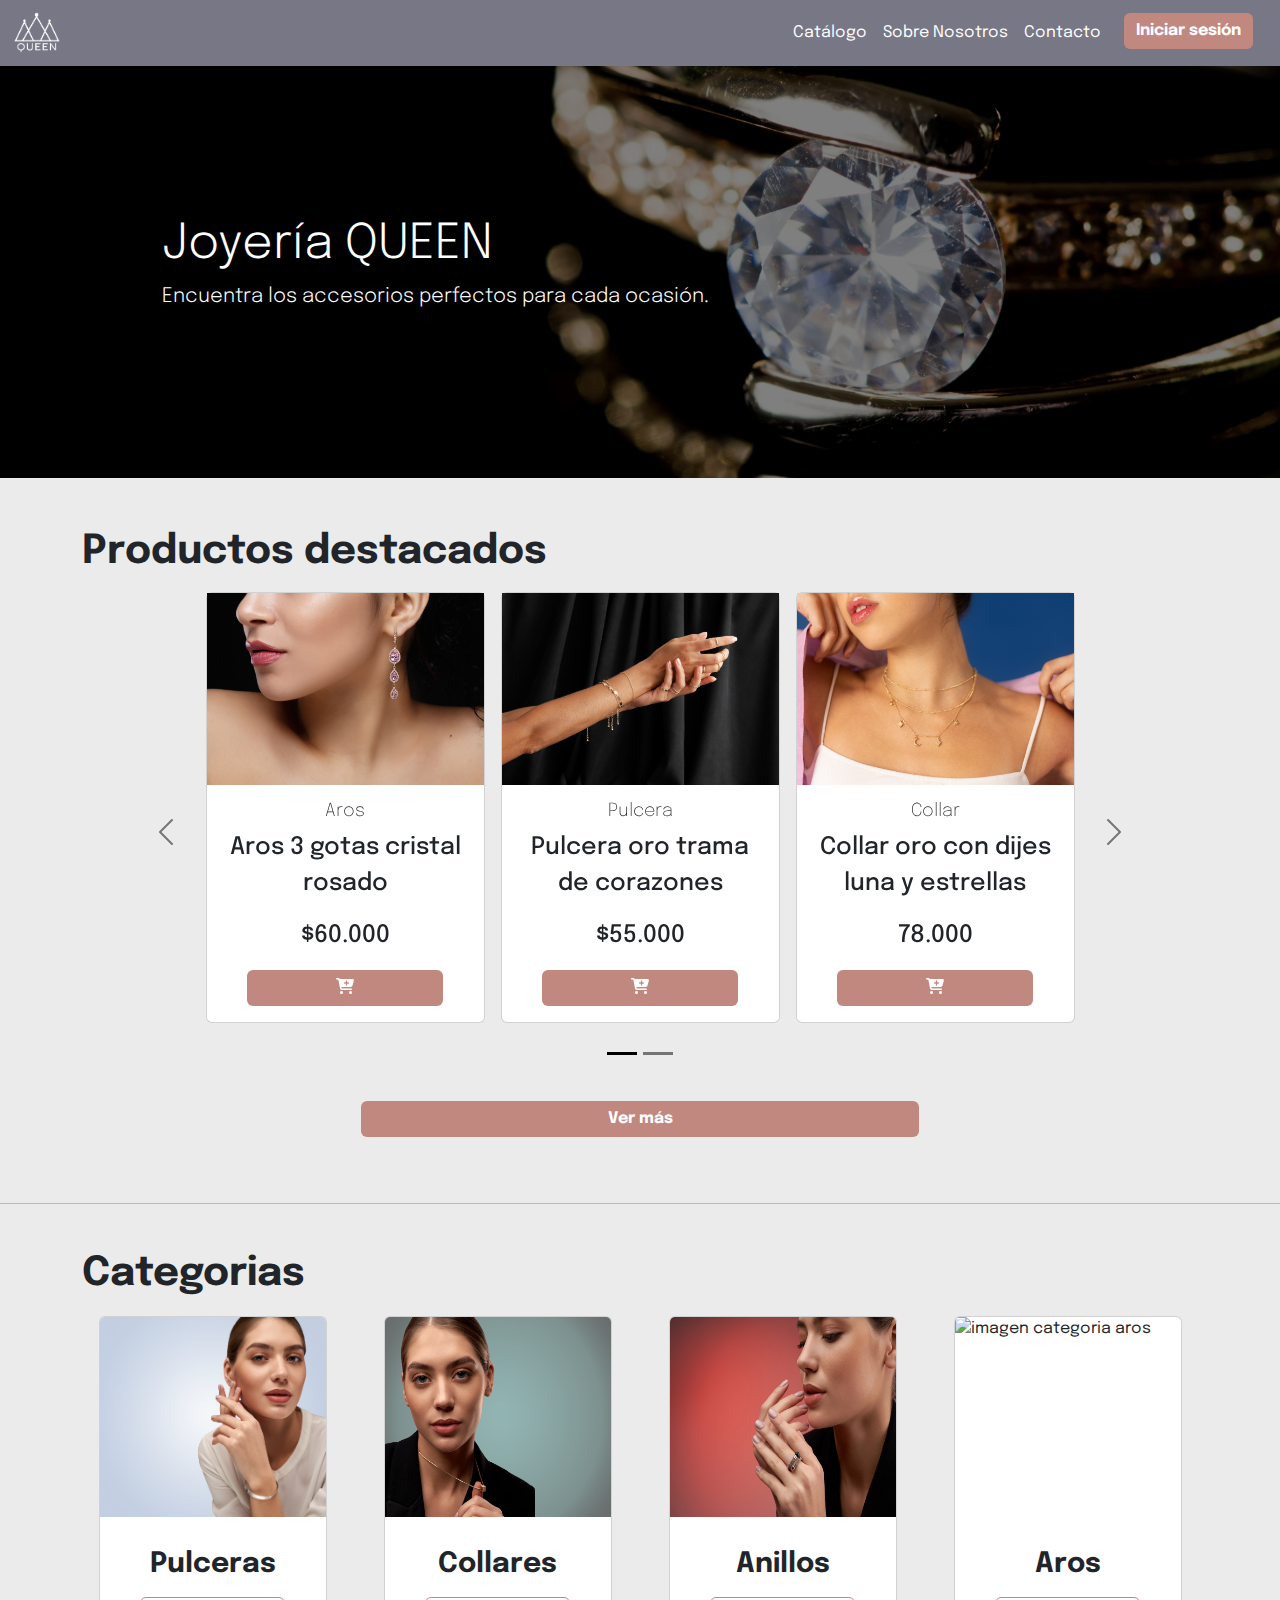
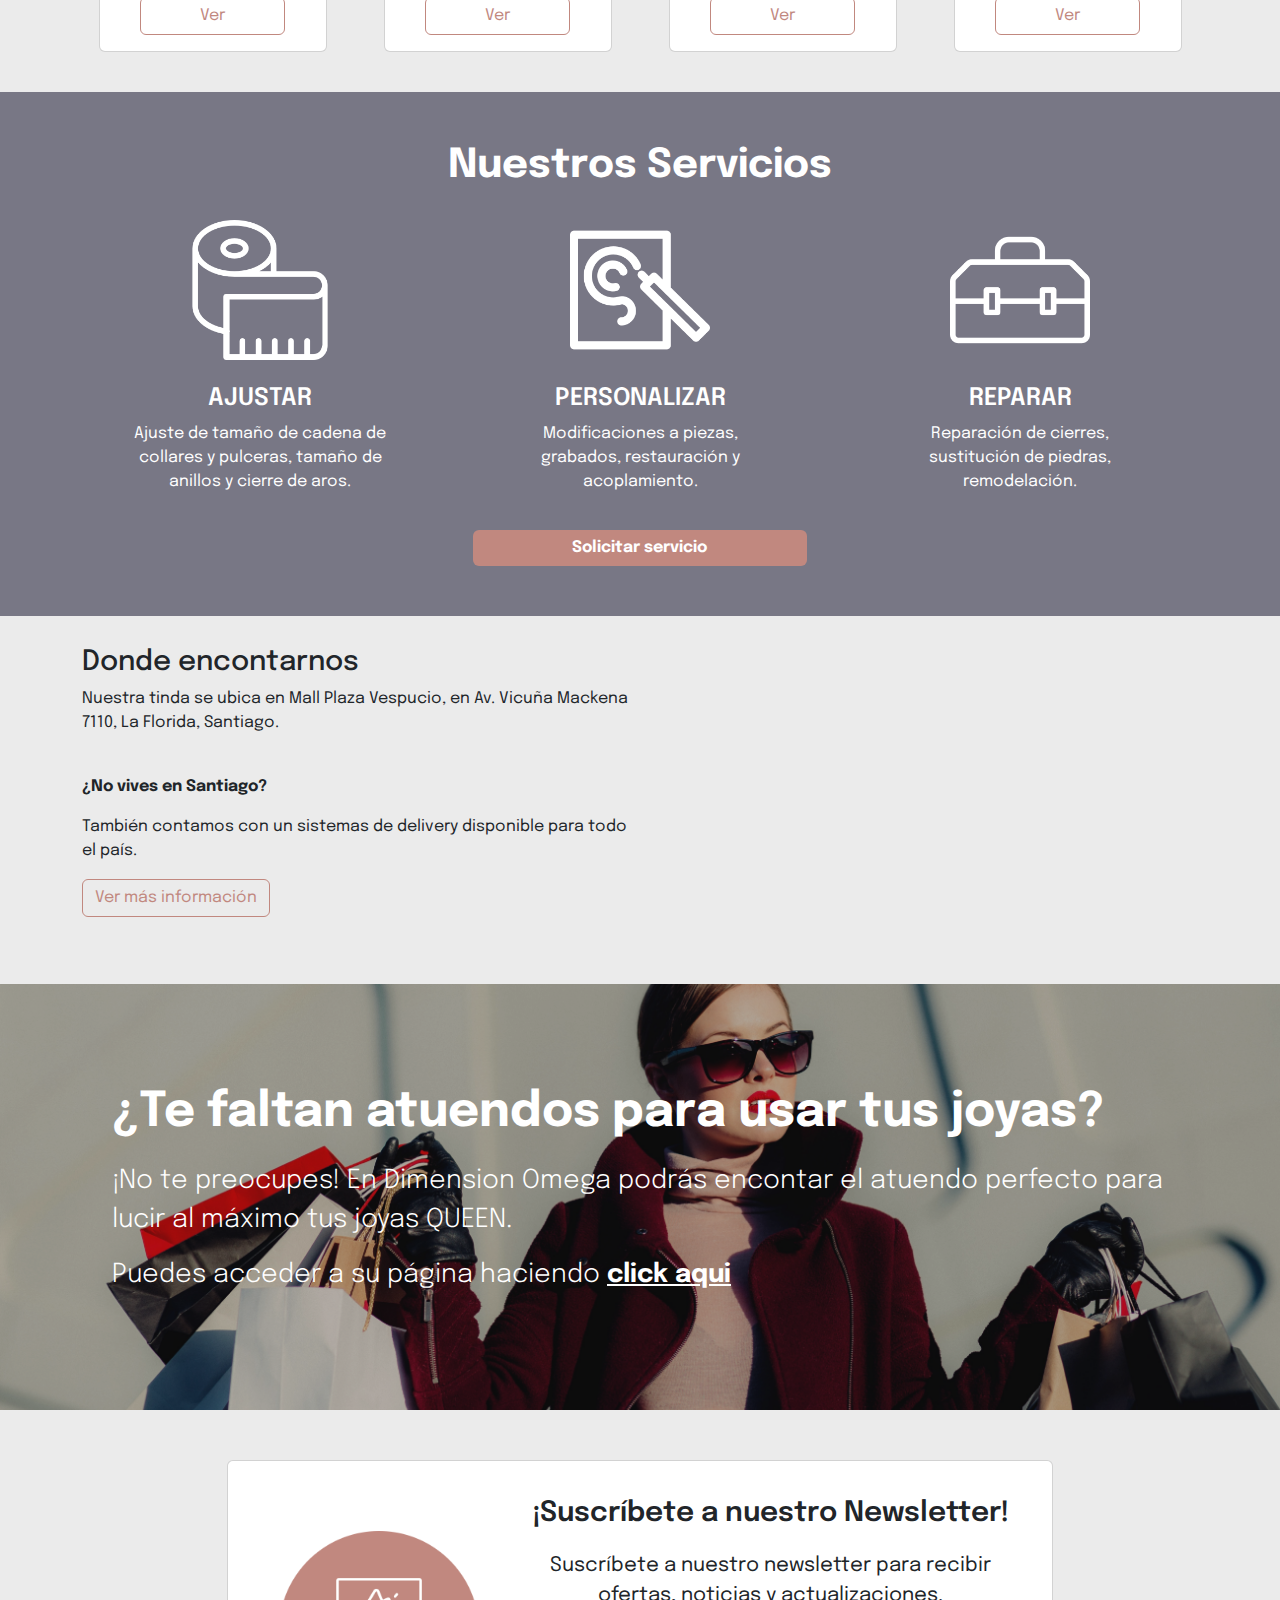
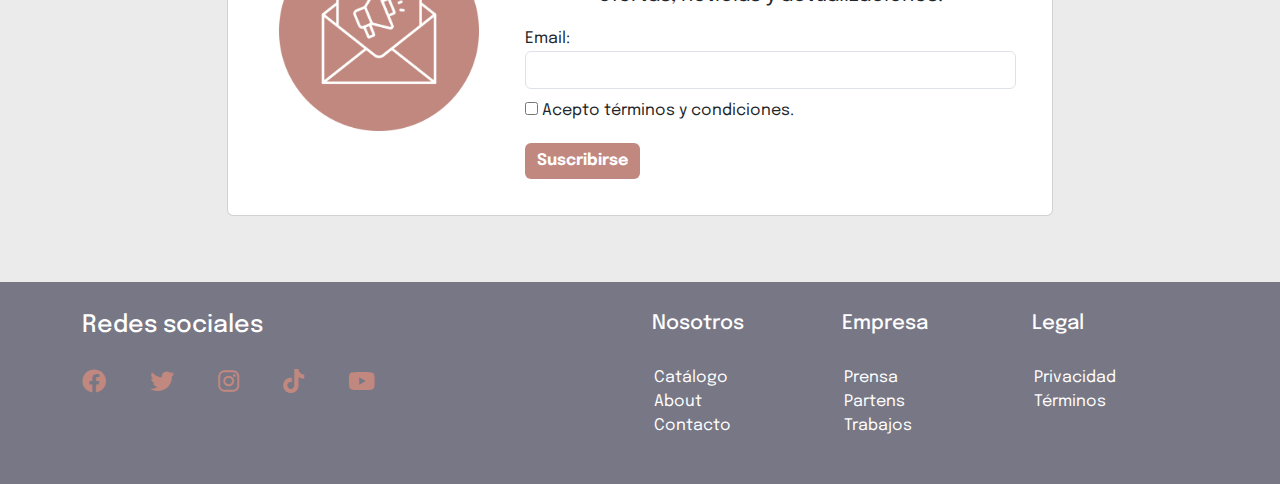
==== commit 55d51a19: "Se termina de establecer los estilos para la version desktop, se crea pagina de registro" ====
--- a/index.html
+++ b/index.html
@@ -1,325 +1,377 @@
 <!DOCTYPE html>
 <html lang="es">
-<head>
-    <meta charset="UTF-8">
-    <meta name="viewport" content="width=device-width, initial-scale=1.0">
-    <title>Proyecto 1: Landing de Ventas</title>
-    <!--LINKS PARA FONTAWESOME-->
-    <link rel="stylesheet" href="./assets/fontawesome/css/fontawesome.css">
-    <link rel="stylesheet" href="./assets/fontawesome/css/brands.css">
-    <link rel="stylesheet" href="./assets/fontawesome/css/solid.css">
-    <!--LINK BOOTSTRAP-->
-    <link rel="stylesheet" href="./assets/bootstrap/css/bootstrap.min.css">
-    <!--LINK CSS-->
-    <link rel="stylesheet" href="./styles.css">
-</head>
-<body>
-    <header>
-        <!--NAVBAR-->
-        <nav class="navbar navbar-expand-md">
-            <div class="container-fluid">
-                <!--LOGO-->
-                <a href="#"><img src="./assets/images/download.png" alt="Logo" style="height: 50px;"></a>
-                <button class="navbar-toggler" type="button" data-bs-toggle="collapse" data-bs-target="#navbarSupportedContent" aria-controls="navbarSupportedContent" aria-expanded="false" aria-label="Toggle navigation">
-                    <span class="navbar-toggler-icon"></span>
-                </button>
-                <!--NAV ITEMS-->
-                <div class="collapse navbar-collapse justify-content-end" id="navbarSupportedContent">
-                    <ul class="navbar-nav">
-                        <li class="nav-item">
-                            <a class="nav-link" href="#">Catálogo</a>
-                        </li>
-                        <li class="nav-item">
-                            <a class="nav-link" href="#">Sobre Nosotros</a>
-                        </li>
-                        <li class="nav-item">
-                            <a class="nav-link" href="#">Contacto</a>
-                        </li>
-                        <li class="nav-item">
-                            <!--INICIAR SESIÓN-->
-                            <button type="button" class="btn btn-primary" data-bs-toggle="modal" data-bs-target="#myModal">
-                                Iniciar sesión
-                            </button>
-                            <!--MODAL-->
-                            <div class="modal" id="myModal">
-                                <div class="modal-dialog">
-                                    <div class="modal-content">
-                                        <!--MODAL HEADER-->
-                                        <div class="modal-header">
-                                            <h4 class="modal-title">Iniciar sesión</h4>
-                                            <button type="button" class="btn-close" data-bs-dismiss="modal"></button>
-                                        </div>
-                                        <!--MODAL BODY-->
-                                        <div class="modal-body">
-                                            <form>
-                                                <label for="email">Email:</label>
-                                                <input type="email" id="email" name="email"><br>
-                                                <label for="pwd">Contraseña:</label><br>
-                                                <input type="password" id="pwd" name="pwd"><br>
-                                                <input type="checkbox" id="remember" name="remember" value="save-user">
-                                                <label for="remember">Recordar</label><br>
-                                                <input type="submit" value="Iniciar sesión">
-                                            </form>
-                                        </div>
-                                        <!--MODAL FOOTER-->
-                                        <div class="modal-footer">
-                                            <p>¿No tienes cuenta?</p>
-                                            <button type="button" class="btn btn-secondary" data-bs-dismiss="modal">Registrate</button>
+    <head>
+        <meta charset="UTF-8">
+        <meta name="viewport" content="width=device-width, initial-scale=1.0">
+        <title>Joyería QUEEN</title>
+        <!--ICONO TAB-->
+        <link rel="icon" type="image/x-icon" href="./assets/images/logo.ico">
+        <!--LINKS PARA FONTAWESOME-->
+        <link rel="stylesheet" href="./assets/fontawesome/css/fontawesome.css">
+        <link rel="stylesheet" href="./assets/fontawesome/css/brands.css">
+        <link rel="stylesheet" href="./assets/fontawesome/css/solid.css">
+        <!--LINK BOOTSTRAP-->
+        <link rel="stylesheet" href="./assets/bootstrap/css/bootstrap.min.css">
+        <!--LINK CSS-->
+        <link rel="stylesheet" href="./styles.css">
+    </head>
+    <body>
+        <header>
+            <!--NAVBAR-->
+            <nav class="navbar navbar-expand-md">
+                <div class="container-fluid">
+                    <!--LOGO-->
+                    <a href="./index.html"><img src="./assets/images/logo-white.png" alt="Logo"></a>
+                    <button class="navbar-toggler" type="button" data-bs-toggle="collapse" data-bs-target="#navbarSupportedContent" aria-controls="navbarSupportedContent" aria-expanded="false" aria-label="Toggle navigation">
+                        <span class="navbar-toggler-icon"></span>
+                    </button>
+                    <!--NAV ITEMS-->
+                    <div class="collapse navbar-collapse justify-content-end" id="navbarSupportedContent">
+                        <ul class="navbar-nav">
+                            <li class="nav-item">
+                                <a class="nav-link" href="#">Catálogo</a>
+                            </li>
+                            <li class="nav-item">
+                                <a class="nav-link" href="#">Sobre Nosotros</a>
+                            </li>
+                            <li class="nav-item">
+                                <a class="nav-link" href="#">Contacto</a>
+                            </li>
+                            <li class="nav-item">
+                                <!--INICIAR SESIÓN-->
+                                <button type="button" class="btn btn-primary" data-bs-toggle="modal" data-bs-target="#myModal">
+                                    Iniciar sesión
+                                </button>
+                                <!--MODAL-->
+                                <div class="modal" id="myModal">
+                                    <div class="modal-dialog">
+                                        <div class="modal-content">
+                                            <!--MODAL HEADER-->
+                                            <div class="modal-header">
+                                                <h4 class="modal-title">Iniciar sesión</h4>
+                                                <button type="button" class="btn-close" data-bs-dismiss="modal"></button>
+                                            </div>
+                                            <!--MODAL BODY-->
+                                            <div class="modal-body">
+                                                <form>
+                                                    <div class="form-group">
+                                                        <label for="email">Email:</label>
+                                                        <input type="email" class="form-control" id="email">
+                                                    </div>
+                                                    <div class="form-group">
+                                                        <label for="pwd">Contraseña:</label>
+                                                        <input type="password" class="form-control" id="pwd">
+                                                    </div>
+                                                    <div class="checkbox">
+                                                        <label><input type="checkbox"> Recordar mi sesión</label>
+                                                    </div>
+                                                    <div class="pwd-forget">
+                                                        <a href="#">Contraseña olvidada</a>
+                                                    </div>
+                                                    <button type="submit" class="btn btn-primary">Inicar sesión</button>
+                                                </form>
+                                            </div>
+                                            <!--MODAL FOOTER-->
+                                            <div class="modal-footer">
+                                                <p>¿No tienes cuenta?</p>
+                                                <a href="./login.html"><button type="button" class="btn btn-outline-secondary">Registrate</button></a>
+                                            </div>
                                         </div>
                                     </div>
                                 </div>
-                            </div>
-                        </li>
-                    </ul>
-                </div>
-            </div>
-        </nav>
-    </header>
-    <main>
-        <section>
-            <div class="jumbotron jumbotron-fluid">
-                <div class="container">
-                    <h1 class="display-4">Fluid jumbotron</h1>
-                    <p class="lead">This is a simple hero unit, a simple jumbotron-style component for calling extra attention to featured content or information.</p>
-                    <hr class="my-4">
-                    <h1 class="display-6">Fluid jumbotron</h1>
-                    <p>It uses utility classes for typography and spacing to space content out within the larger container.</p>
-                    <p class="lead">
-                        <input type="email" placeholder="Email"><a class="btn btn-primary btn-lg" href="#" role="button">Learn more</a>
-                    </p>
-                </div>
-            </div>
-        </section>
-        <section class="featured-prod">
-            <div class="container">
-                <h2>Productos destacados</h2>
-                <!--INICIO CAROUSEL-->
-                <div id="carouselExample" class="carousel carousel-dark slide">
-                    <!--INDICADORES CAROUSEL ABAJO-->
-                    <div class="carousel-indicators">
-                        <button type="button" data-bs-target="#carouselExample" data-bs-slide-to="0" class="active" aria-current="true" aria-label="Slide 1"></button>
-                        <button type="button" data-bs-target="#carouselExample" data-bs-slide-to="1" aria-label="Slide 2"></button>
-                    </div>
-                    <div class="carousel-inner">
-                        <!--SLIDE 1-->
-                        <div class="carousel-item active">
-                            <div class="card-wrapper">
-                                <!--CARD 1-->
-                                <div class="card">
-                                    <div class="image-wrapper">
-                                        <img src="./assets/images/featured-prod/earring-1.png" alt="Imagen producto destacado 1">
-                                    </div>
-                                    <div class="card-body">
-                                        <h5 class="card-title">Aros</h5>
-                                        <p class="card-text">Aros 3 gotas cristal rosado</p>
-                                        <p class="card-text">$60.000</p>
-                                        <a href="#" class="btn btn-primary"><i class="fa-solid fa-cart-plus"></i></a>
+                            </li>
+                        </ul>
+                    </div>
+                </div>
+            </nav>
+        </header>
+        <main>
+            <section class="welcome">
+                <div class="jumbotron jumbotron-fluid">
+                    <!--JUMBOTRON BIENVENIDA-->
+                    <div class="container">
+                        <h1 class="display-5">Joyería QUEEN</h1>
+                        <p class="lead">Encuentra los accesorios perfectos para cada ocasión.</p>
+                    </div>
+                </div>
+            </section>
+            <section class="featured-prod">
+                <div class="container">
+                    <!--SECCIÓN PRODUCTOS-->
+                    <h2>Productos destacados</h2>
+                    <!--INICIO CAROUSEL-->
+                    <div id="carouselExample" class="carousel carousel-dark slide">
+                        <!--INDICADORES CAROUSEL ABAJO-->
+                        <div class="carousel-indicators">
+                            <button type="button" data-bs-target="#carouselExample" data-bs-slide-to="0" class="active" aria-current="true" aria-label="Slide 1"></button>
+                            <button type="button" data-bs-target="#carouselExample" data-bs-slide-to="1" aria-label="Slide 2"></button>
+                        </div>
+                        <div class="carousel-inner">
+                            <!--SLIDE 1-->
+                            <div class="carousel-item active">
+                                <div class="card-wrapper">
+                                    <!--CARD 1-->
+                                    <div class="card">
+                                        <div class="image-wrapper">
+                                            <img src="./assets/images/featured-prod/earring-1.png" alt="Imagen producto destacado 1">
+                                        </div>
+                                        <div class="card-body">
+                                            <h5 class="card-title">Aros</h5>
+                                            <p class="card-text">Aros 3 gotas cristal rosado</p>
+                                            <p class="card-text">$60.000</p>
+                                            <a href="#" class="btn btn-primary"><i class="fa-solid fa-cart-plus"></i></a>
+                                        </div>
+                                    </div>
+                                    <!--CARD 2-->
+                                    <div class="card">
+                                        <div class="image-wrapper">
+                                            <img src="./assets/images/featured-prod/bracelet-1.png" alt="Imagen producto destacado 2">
+                                        </div>
+                                        <div class="card-body">
+                                            <h5 class="card-title">Pulcera</h5>
+                                            <p class="card-text">Pulcera oro trama de corazones</p>
+                                            <p class="card-text">$55.000</p>
+                                            <a href="#" class="btn btn-primary"><i class="fa-solid fa-cart-plus"></i></a>
+                                        </div>
+                                    </div>
+                                    <!--CARD 3-->
+                                    <div class="card">
+                                        <div class="image-wrapper">
+                                            <img src="./assets/images/featured-prod/necklace-2.png" alt="Imagen producto destacado 3"> 
+                                        </div>
+                                        <div class="card-body">
+                                            <h5 class="card-title">Collar</h5>
+                                            <p class="card-text">Collar oro con dijes luna y estrellas</p>
+                                            <p class="card-text">78.000</p>
+                                            <a href="#" class="btn btn-primary"><i class="fa-solid fa-cart-plus"></i></a>
+                                        </div>
                                     </div>
                                 </div>
-                                <!--CARD 2-->
-                                <div class="card">
-                                    <div class="image-wrapper">
-                                        <img src="./assets/images/featured-prod/bracelet-1.png" alt="Imagen producto destacado 2">
-                                    </div>
-                                    <div class="card-body">
-                                        <h5 class="card-title">Pulcera</h5>
-                                        <p class="card-text">Pulcera oro trama de corazones</p>
-                                        <p class="card-text">$55.000</p>
-                                        <a href="#" class="btn btn-primary"><i class="fa-solid fa-cart-plus"></i></a>
+                            </div>
+                            <!--SLIDE 2-->
+                            <div class="carousel-item">
+                                <div class="card-wrapper">
+                                    <div class="card">
+                                        <div class="image-wrapper">
+                                            <img src="./assets/images/featured-prod/bracelet-2.png" alt="Imagen producto destacado 4">
+                                        </div>
+                                        <!--CARD 1-->
+                                        <div class="card-body">
+                                            <h5 class="card-title">Pulcera</h5>
+                                            <p class="card-text">Set pulceras oro simple y cristal</p>
+                                            <p class="card-text">$105.000</p>
+                                            <a href="#" class="btn btn-primary"><i class="fa-solid fa-cart-plus"></i></a>
+                                        </div>
+                                    </div>
+                                    <!--CARD 2-->
+                                    <div class="card">
+                                        <div class="image-wrapper">
+                                            <img src="./assets/images/featured-prod/ring-3.png" alt="Imagen producto destacado 5">
+                                        </div>
+                                        <div class="card-body">
+                                            <h5 class="card-title">Anillo</h5>
+                                            <p class="card-text">Anillo de flores doble con cristal azul</p>
+                                            <p class="card-text">$85.000</p>
+                                            <a href="#" class="btn btn-primary"><i class="fa-solid fa-cart-plus"></i></a>
+                                        </div>
+                                    </div>
+                                    <!--CARD 3-->
+                                    <div class="card">
+                                        <div class="image-wrapper">
+                                            <img src="./assets/images/featured-prod/neckleace-1.jpg" alt="Imagen producto destacado 6">
+                                        </div>
+                                        <div class="card-body">
+                                            <h5 class="card-title">Collar</h5>
+                                            <p class="card-text">Collar plata tramado con dije blanco</p>
+                                            <p class="card-text">$70.000</p>
+                                            <a href="#" class="btn btn-primary"><i class="fa-solid fa-cart-plus"></i></a>
+                                        </div>
                                     </div>
                                 </div>
-                                <!--CARD 3-->
-                                <div class="card">
-                                    <div class="image-wrapper">
-                                        <img src="./assets/images/featured-prod/necklace-2.png" alt="Imagen producto destacado 3"> 
-                                    </div>
-                                    <div class="card-body">
-                                        <h5 class="card-title">Collar</h5>
-                                        <p class="card-text">Collar oro con dijes luna y estrellas</p>
-                                        <p class="card-text">78.000</p>
-                                        <a href="#" class="btn btn-primary"><i class="fa-solid fa-cart-plus"></i></a>
-                                    </div>
-                                </div>
-                            </div>
-                        </div>
-                        <!--SLIDE 2-->
-                        <div class="carousel-item">
-                            <div class="card-wrapper">
-                                <div class="card">
-                                    <div class="image-wrapper">
-                                        <img src="./assets/images/featured-prod/bracelet-2.png" alt="Imagen producto destacado 4">
-                                    </div>
-                                    <!--CARD 1-->
-                                    <div class="card-body">
-                                        <h5 class="card-title">Pulcera</h5>
-                                        <p class="card-text">Set pulceras oro simple y cristal</p>
-                                        <p class="card-text">$105.000</p>
-                                        <a href="#" class="btn btn-primary"><i class="fa-solid fa-cart-plus"></i></a>
-                                    </div>
-                                </div>
-                                <!--CARD 2-->
-                                <div class="card">
-                                    <div class="image-wrapper">
-                                        <img src="./assets/images/featured-prod/ring-3.png" alt="Imagen producto destacado 5">
-                                    </div>
-                                    <div class="card-body">
-                                        <h5 class="card-title">Anillo</h5>
-                                        <p class="card-text">Anillo de flores doble con cristal azul</p>
-                                        <p class="card-text">$85.000</p>
-                                        <a href="#" class="btn btn-primary"><i class="fa-solid fa-cart-plus"></i></a>
-                                    </div>
-                                </div>
-                                <!--CARD 3-->
-                                <div class="card">
-                                    <div class="image-wrapper">
-                                        <img src="./assets/images/featured-prod/neckleace-1.jpg" alt="Imagen producto destacado 6">
-                                    </div>
-                                    <div class="card-body">
-                                        <h5 class="card-title">Collar</h5>
-                                        <p class="card-text">Collar plata tramado con dije blanco</p>
-                                        <p class="card-text">$70.000</p>
-                                        <a href="#" class="btn btn-primary"><i class="fa-solid fa-cart-plus"></i></a>
-                                    </div>
-                                </div>
-                            </div>
-                        </div>
-                    </div>
-                    <!--FLECHAS CAROUSEL-->
-                    <button class="carousel-control-prev" type="button" data-bs-target="#carouselExample" data-bs-slide="prev">
-                        <span class="carousel-control-prev-icon" aria-hidden="true"></span>
-                        <span class="visually-hidden">Previous</span>
-                    </button>
-                    <button class="carousel-control-next" type="button" data-bs-target="#carouselExample" data-bs-slide="next">
-                        <span class="carousel-control-next-icon" aria-hidden="true"></span>
-                        <span class="visually-hidden">Next</span>
-                    </button>
-                </div>
-                <!--FIN CAROUSEL-->
-                <div class="button-wrapper">
-                    <button class="btn btn-primary more">Ver más</button>
-                </div>
-            </div>
-        </section>
-        <hr>
-        <section class="categories">
-            <div class="container">
-                <h2>Categorias</h2>
-                <div class="row">
-                    <div class="card mx-auto">
-                        <img src="./assets/images/category-bracelets.png" class="card-img-top" alt="Imagen categoria pulceras">
-                        <div class="card-body">
-                            <h5 class="card-title">Pulceras</h5>
-                            <a href="#" class="btn btn-outline-primary">Ver</a>
-                        </div>
-                    </div>
-                    <div class="card mx-auto">
-                        <img src="./assets/images/category-necklaces.png" class="card-img-top" alt="Imagen categoria collares">
-                        <div class="card-body">
-                            <h5 class="card-title">Collares</h5>
-                            <a href="#" class="btn btn-outline-primary">Ver</a>
-                        </div>
-                    </div>
-                    <div class="card mx-auto">
-                        <img src="./assets/images/category-rings.png" class="card-img-top" alt="Imagen categoria anillos">
-                        <div class="card-body"> 
-                            <h5 class="card-title">Anillos</h5>
-                            <a href="#" class="btn btn-outline-primary">Ver</a>
-                        </div>
-                    </div>
-                    <div class="card mx-auto">
-                        <img src="./assets/images/categpry-earrings.jpg" class="card-img-top" alt="imagen categoria aros">
-                        <div class="card-body"> 
-                            <h5 class="card-title">Aros</h5>
-                            <a href="#" class="btn btn-outline-primary">Ver</a>
-                        </div>
-                    </div>
-                </div>
-            </div>
-        </section>
-        <section class="services">
-            <div class="container">
-                <h2>Nuestros Servicios</h2>
-                <div class="row">
-                    <div class="item mx-auto">
-                        <img src="./assets/images/services/adjust-icon.png" alt="Imagen de servicio ajuste">
-                        <h6>Ajustar</h6>
-                        <p>Ajuste de tamaño de cadena de collares y pulceras, tamaño de anillos y cierre de aros.</p>
-                    </div>
-                    <div class="item mx-auto">
-                        <img src="./assets/images/services/fix-icon.png" alt="Imagen de servicio personalización">
-                        <h6>Personalizar</h6>
-                        <p>Modificaciones a piezas, grabados, restauración y acoplamiento.</p>
-                    </div>
-                    <div class="item mx-auto">
-                        <img src="./assets/images/services/repair-icon.png" alt="Imagen de servicio reparación">
-                        <h6>Reparar</h6>
-                        <p>Reparación de cierres, sustitución de piedras, remodelación.</p>
-                    </div>
+                            </div>
+                        </div>
+                        <!--FLECHAS CAROUSEL-->
+                        <button class="carousel-control-prev" type="button" data-bs-target="#carouselExample" data-bs-slide="prev">
+                            <span class="carousel-control-prev-icon" aria-hidden="true"></span>
+                            <span class="visually-hidden">Previous</span>
+                        </button>
+                        <button class="carousel-control-next" type="button" data-bs-target="#carouselExample" data-bs-slide="next">
+                            <span class="carousel-control-next-icon" aria-hidden="true"></span>
+                            <span class="visually-hidden">Next</span>
+                        </button>
+                    </div>
+                    <!--FIN CAROUSEL-->
                     <div class="button-wrapper">
-                        <button class="btn btn-primary">Solicitar servicio</button>
-                    </div>
-                </div>
-            </div>
-        </section>
-        <section class="about">
-            <div class="container">
-                <div class="row">
-                    <div class="col-lg-6">
-                        <h3>Sobre nosotros</h3>
-                        <article>
-                            <p>Lorem ipsum dolor sit amet consectetur, adipisicing elit. Aliquam incidunt, quaerat tempore dolorem rerum voluptates voluptatem accusamus est excepturi nam laborum unde quod nihil commodi vitae, officiis veniam accusantium numquam?</p>
-                        </article>
-                        <article>
-                            <p>Lorem ipsum dolor sit amet, consectetur adipisicing elit. Nisi a atque molestiae maxime quasi placeat voluptas quibusdam at numquam explicabo consectetur, laudantium quas enim temporibus autem ipsam dignissimos sapiente eaque.</p>
-                        </article>
-                    </div>
-                    <div class="col-lg-6">
-                        <h6>Ubicación</h6>
-                        <iframe src="https://www.google.com/maps/embed?pb=!1m18!1m12!1m3!1d3326.32162070412!2d-70.6028730234079!3d-33.51902270102882!2m3!1f0!2f0!3f0!3m2!1i1024!2i768!4f13.1!3m3!1m2!1s0x9662d06757799979%3A0x913dd02e5daeb4b7!2sMallplaza%20Vespucio!5e0!3m2!1ses!2scl!4v1688416025284!5m2!1ses!2scl" width="600" height="450" style="border:0;" allowfullscreen="" loading="lazy" referrerpolicy="no-referrer-when-downgrade"></iframe>
-                    </div>
-                </div>
-            </div>
-        </section>
-        <footer>
-            <div class="container">
-                <div class="row">
-                    <div class="col-lg-6">
-                        <h4>Redes sociales</h4>
-                        <a href="#"><i class="fa-brands fa-facebook"></i></a>
-                        <a href="#"><i class="fa-brands fa-twitter"></i></a>
-                        <a href="#"><i class="fa-brands fa-instagram"></i></a>
-                        <a href="#"><i class="fa-brands fa-tiktok"></i></a>
-                        <a href="#"><i class="fa-brands fa-youtube"></i></a>
-                    </div>
-                    <div class="col-lg-2">
-                        <h5>Nosotros</h5>
-                        <ul>
-                            <li><a href="#">Catálogo</a></li>
-                            <li><a href="#">About</a></li>
-                            <li><a href="#">Contacto</a></li>
-                        </ul>
-                    </div>
-                    <div class="col-lg-2">
-                        <h5>Empresa</h5>
-                        <ul>
-                            <li><a href="#">Prensa</a></li>
-                            <li><a href="#">Partens</a></li>
-                            <li><a href="#">Trabajos</a></li>
+                        <button class="btn btn-primary more">Ver más</button>
+                    </div>
+                </div>
+            </section>
+            <hr>
+            <section class="categories">
+                <div class="container">
+                    <!--SECCIÓN CATEGORIAS-->
+                    <h2>Categorias</h2>
+                    <div class="row">
+                        <!--CARD 1-->
+                        <div class="card mx-auto">
+                            <img src="./assets/images/category-bracelets.png" class="card-img-top" alt="Imagen categoria pulceras">
+                            <div class="card-body">
+                                <h5 class="card-title">Pulceras</h5>
+                                <a href="#" class="btn btn-outline-primary">Ver</a>
+                            </div>
+                        </div>
+                        <!--CARD 2-->
+                        <div class="card mx-auto">
+                            <img src="./assets/images/category-necklaces.png" class="card-img-top" alt="Imagen categoria collares">
+                            <div class="card-body">
+                                <h5 class="card-title">Collares</h5>
+                                <a href="#" class="btn btn-outline-primary">Ver</a>
+                            </div>
+                        </div>
+                        <!--CARD 3-->
+                        <div class="card mx-auto">
+                            <img src="./assets/images/category-rings.png" class="card-img-top" alt="Imagen categoria anillos">
+                            <div class="card-body"> 
+                                <h5 class="card-title">Anillos</h5>
+                                <a href="#" class="btn btn-outline-primary">Ver</a>
+                            </div>
+                        </div>
+                        <!--CARD 4-->
+                        <div class="card mx-auto">
+                            <img src="./assets/images/categpry-earrings.jpg" class="card-img-top" alt="imagen categoria aros">
+                            <div class="card-body"> 
+                                <h5 class="card-title">Aros</h5>
+                                <a href="#" class="btn btn-outline-primary">Ver</a>
+                            </div>
+                        </div>
+                    </div>
+                </div>
+            </section>
+            <section class="services">
+                <div class="container">
+                    <!--SECCIÓN SERVICIOS-->
+                    <h2>Nuestros Servicios</h2>
+                    <div class="row">
+                        <div class="item mx-auto">
+                            <img src="./assets/images/services/adjust-icon.png" alt="Imagen de servicio ajuste">
+                            <h6>Ajustar</h6>
+                            <p>Ajuste de tamaño de cadena de collares y pulceras, tamaño de anillos y cierre de aros.</p>
+                        </div>
+                        <div class="item mx-auto">
+                            <img src="./assets/images/services/fix-icon.png" alt="Imagen de servicio personalización">
+                            <h6>Personalizar</h6>
+                            <p>Modificaciones a piezas, grabados, restauración y acoplamiento.</p>
+                        </div>
+                        <div class="item mx-auto">
+                            <img src="./assets/images/services/repair-icon.png" alt="Imagen de servicio reparación">
+                            <h6>Reparar</h6>
+                            <p>Reparación de cierres, sustitución de piedras, remodelación.</p>
+                        </div>
+                        <div class="button-wrapper">
+                            <button class="btn btn-primary">Solicitar servicio</button>
+                        </div>
+                    </div>
+                </div>
+            </section>
+            <section class="about">
+                <div class="container">
+                    <!--SECCIÓN ABOUT-->
+                    <div class="row">
+                        <div class="col-lg-6">
+                            <h3>Donde encontarnos</h3>
+                            <article>
+                                <p>Nuestra tinda se ubica en Mall Plaza Vespucio, en Av. Vicuña Mackena 7110, La Florida, Santiago.</p><br>
+                                <p><strong>¿No vives en Santiago?</strong></p>
+                                <p>También contamos con un sistemas de delivery disponible para todo el país.</p>
+                                <button class="btn btn-outline-primary">Ver más información</button>
+                            </article>
+                        </div>
+                        <div class="col-lg-6">
+                            <iframe src="https://www.google.com/maps/embed?pb=!1m18!1m12!1m3!1d3326.32162070412!2d-70.6028730234079!3d-33.51902270102882!2m3!1f0!2f0!3f0!3m2!1i1024!2i768!4f13.1!3m3!1m2!1s0x9662d06757799979%3A0x913dd02e5daeb4b7!2sMallplaza%20Vespucio!5e0!3m2!1ses!2scl!4v1688416025284!5m2!1ses!2scl" width="300" height="300" style="border:0;" allowfullscreen="" loading="lazy" referrerpolicy="no-referrer-when-downgrade"></iframe>
+                        </div>
+                    </div>
+                </div>
+            </section>
+            <!--ASIDE PUBLICIDAD-->
+            <aside class="ads">
+                <div class="jumbotron jumbotron-fluid">
+                    <div class="container">
+                        <h1 class="display-5">¿Te faltan atuendos para usar tus joyas?</h1>
+                        <p class="lead">¡No te preocupes! En Dimension Omega podrás encontar el atuendo perfecto para lucir al máximo tus joyas QUEEN.</p>
+                        <p class="lead">Puedes acceder a su página haciendo <a href="#">click aqui</a></p>
+                        
+                    </div>
+                </div>
+            </aside>
+            <section class="subscribe">
+                <!--SECCIÓN SUSCRIBIRSE-->
+                <div class="card mb-3 mx-auto">
+                    <div class="row g-0">
+                        <div class="col-md-4">
+                            <img src="./assets/images/email-marketing.png" class="img-fluid rounded-start" alt="...">
+                        </div>
+                        <div class="col-md-8">
+                            <div class="card-body">
+                                <h5 class="card-title">¡Suscríbete a nuestro Newsletter!</h5>
+                                <p class="card-text">Suscríbete a nuestro newsletter para recibir ofertas, noticias y actualizaciones.</p>
+                                <form>
+                                    <div class="form-group">
+                                        <label for="email">Email:</label>
+                                        <input type="email" class="form-control" id="email">
+                                    </div>
+                                    <div class="checkbox">
+                                        <label><input type="checkbox"> Acepto términos y condiciones.</label>
+                                    </div>
+                                    <button type="submit" class="btn btn-primary">Suscribirse</button>
+                                </form>
+                            </div>
+                        </div>
+                    </div>
+                </div>
+            </section>
+            <!--FOOTER-->
+            <footer>
+                <div class="container">
+                    <div class="row">
+                        <!--REDES SOCIALES-->
+                        <div class="col-lg-6">
+                            <h4>Redes sociales</h4>
+                            <a href="#"><i class="fa-brands fa-facebook"></i></a>
+                            <a href="#"><i class="fa-brands fa-twitter"></i></a>
+                            <a href="#"><i class="fa-brands fa-instagram"></i></a>
+                            <a href="#"><i class="fa-brands fa-tiktok"></i></a>
+                            <a href="#"><i class="fa-brands fa-youtube"></i></a>
+                        </div>
+                        <!--LINKS DEL NEGOCIO-->
+                        <div class="col-lg-2">
+                            <h5>Nosotros</h5>
+                            <ul>
+                                <li><a href="#">Catálogo</a></li>
+                                <li><a href="#">About</a></li>
+                                <li><a href="#">Contacto</a></li>
+                            </ul>
+                        </div>
+                        <div class="col-lg-2">
+                            <h5>Empresa</h5>
+                            <ul>
+                                <li><a href="#">Prensa</a></li>
+                                <li><a href="#">Partens</a></li>
+                                <li><a href="#">Trabajos</a></li>
 
-                        </ul>
-                    </div>
-                    <div class="col-lg-2">
-                        <h5>Legal</h5>
-                        <ul>
-                            <li><a href="#">Privacidad</a></li>
-                            <li><a href="#">Términos</a></li>
-                        </ul>
-                    </div>
-                </div>
-            </div>
-        </footer>
-    </main>
-    <!--SCRIPT BOOTSTRAP-->
-    <script src="./assets/bootstrap/js/bootstrap.bundle.min.js"></script>
-</body>
+                            </ul>
+                        </div>
+                        <div class="col-lg-2">
+                            <h5>Legal</h5>
+                            <ul>
+                                <li><a href="#">Privacidad</a></li>
+                                <li><a href="#">Términos</a></li>
+                            </ul>
+                        </div>
+                    </div>
+                </div>
+            </footer>
+        </main>
+        <!--SCRIPT BOOTSTRAP-->
+        <script src="./assets/bootstrap/js/bootstrap.bundle.min.js"></script>
+    </body>
 </html>--- a/styles.css
+++ b/styles.css
@@ -7,11 +7,11 @@
     font-family: Epilogue;
     background-color: #EBEBEB;
 }
-@media only screen and (max-width: 600px) {
+/*@media only screen and (max-width: 600px) {
     body {
-      position: fixed;
+      
     }
-  }
+  }*/
 a {
     color: #FFFFFF;
     text-decoration: none;
@@ -38,6 +38,16 @@
     color: #C1887F;
     box-shadow: inset 0 0 0 1000px rgba(0,0,0,.1);
 }
+.btn-outline-secondary {
+    color: #787785;
+    border: 1px solid #787785;
+}
+.btn-outline-secondary:hover {
+    color: #787785;
+    border: 1px solid #787785;
+    background-color: #FFFFFF;
+    box-shadow: inset 0 0 0 1000px rgba(0,0,0,.1);
+}
 /*NAVBAR*/
 .navbar {
     background-color: #787785;
@@ -45,13 +55,37 @@
 .nav-link {
     color: #FFFFFF;
 }
+.navbar img {
+    height: 50px;
+}
+/*MODAL*/
+.modal-content {
+    width: 80%;
+}
+.modal-body {
+    padding: 30px 20px 30px 20px;
+}
+.modal-body #pwd {
+    margin-bottom: 10px; 
+}
+.pwd-forget {
+    margin: 0 0 15px 0;
+}
+.modal-body a {
+    font-size: 14px;
+    color: #C1887F;
+    text-decoration: underline;
+}
+.modal-body .btn-primary {
+    margin: 0;
+}
 /*SECCIÓN JUMBOTRON*/
-.jumbotron {
+.welcome .jumbotron {
     background-image: url(./assets/images/jumbotron-bg.png); 
     box-shadow: inset 0 0 0 1000px rgba(0,0,0,.5);
     background-size: cover;
     background-position: center;
-    padding: 60px;
+    padding: 150px;
     color: #FFFFFF;
 }
 /*SECCIÓN PROD. DESTACADOS*/
@@ -165,6 +199,55 @@
 .about iframe {
     width: 80%;
 }
+/*ASIDE*/
+.ads .jumbotron {
+    background-image: url(./assets/images/ads-jumbo-bg.jpg);
+    box-shadow: inset 0 0 0 1000px rgba(0,0,0,.3);
+    background-size: cover;
+    background-position: center;
+    padding: 100px;
+    color: #FFFFFF;
+}
+.ads .display-5 {
+    font-weight: bold;
+    margin-bottom: 20px;
+}
+.ads .lead {
+    font-size: 26px;
+}
+.ads a {
+    font-weight: bold;
+    text-decoration: underline;
+}
+.subscribe {
+    padding: 50px;
+    text-align: center;
+}
+.subscribe .card {
+    padding: 20px;
+    max-width: 70%;
+}
+.subscribe img {
+    width: 200px;
+    margin-top: 50px;
+}
+.subscribe h5 {
+    font-size: 28px;
+    font-weight: 600;
+    margin-bottom: 20px;
+}
+.subscribe p {
+    font-size: 20px;
+}
+.subscribe form {
+    text-align: left;
+}
+.subscribe #email {
+    margin-bottom: 10px;
+}
+.subscribe .btn-primary {
+    margin: 20px 0 0 0;
+}
 /*FOOTER*/
 footer {
     background-color: #787785;
@@ -186,4 +269,39 @@
 }
 footer li a:hover {
     text-decoration: underline;
+}
+/*LOGIN PAGE*/
+.login {
+    padding: 50px;
+}
+.login .login-card {
+    display: flex;
+    justify-content: center;
+    align-items: center;
+}
+.login .card {
+    padding-right: 20px;
+}
+.login h3 {
+    margin: 20px 0;
+    font-weight: bold;
+    font-size: 32px;
+}
+.login input, select {
+    margin: 10px;
+}
+.login label {
+    margin-left: 5px;
+}
+.login .form-check {
+    margin: 0 0 20px 10px; 
+    text-align: left !important
+}
+.login .form-check label {
+    margin-top: 10px;
+    font-size: 14px;
+}
+.login button {
+    width: 50%;
+    margin-bottom: 30px;
 }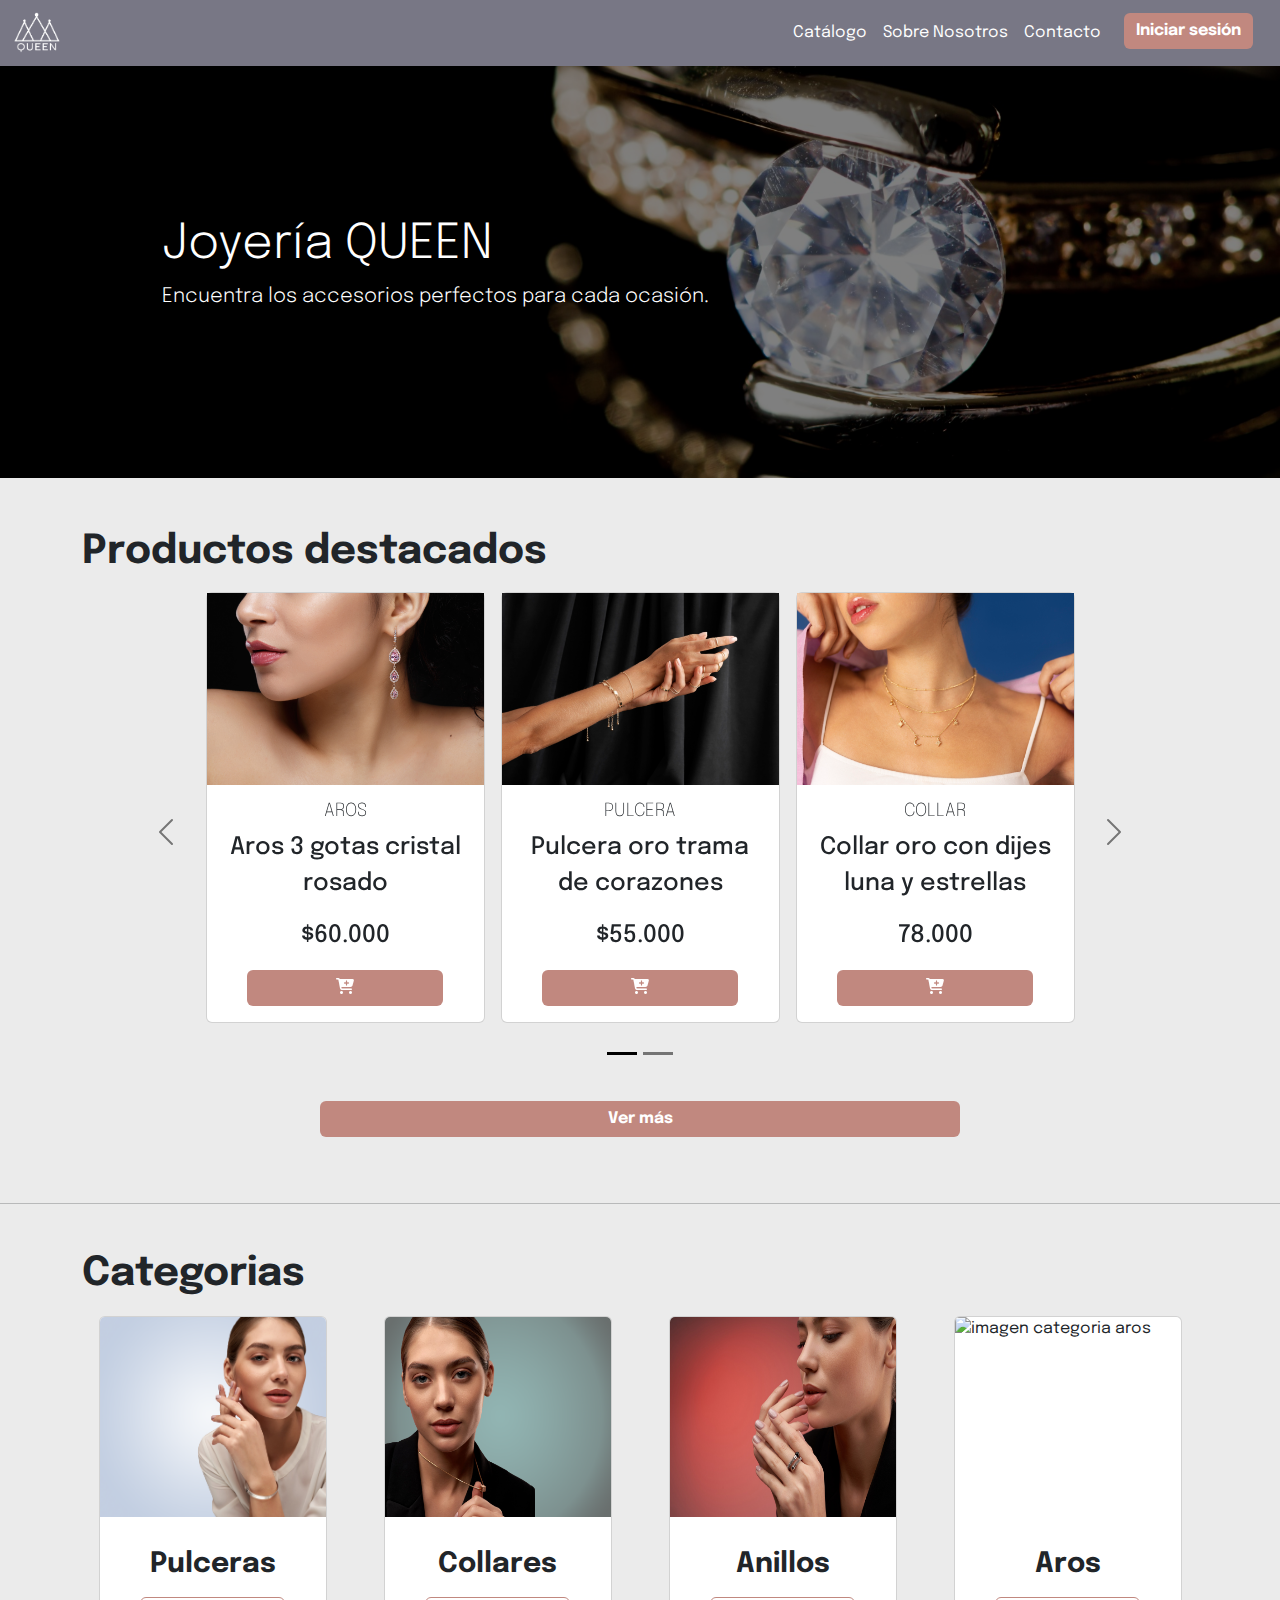
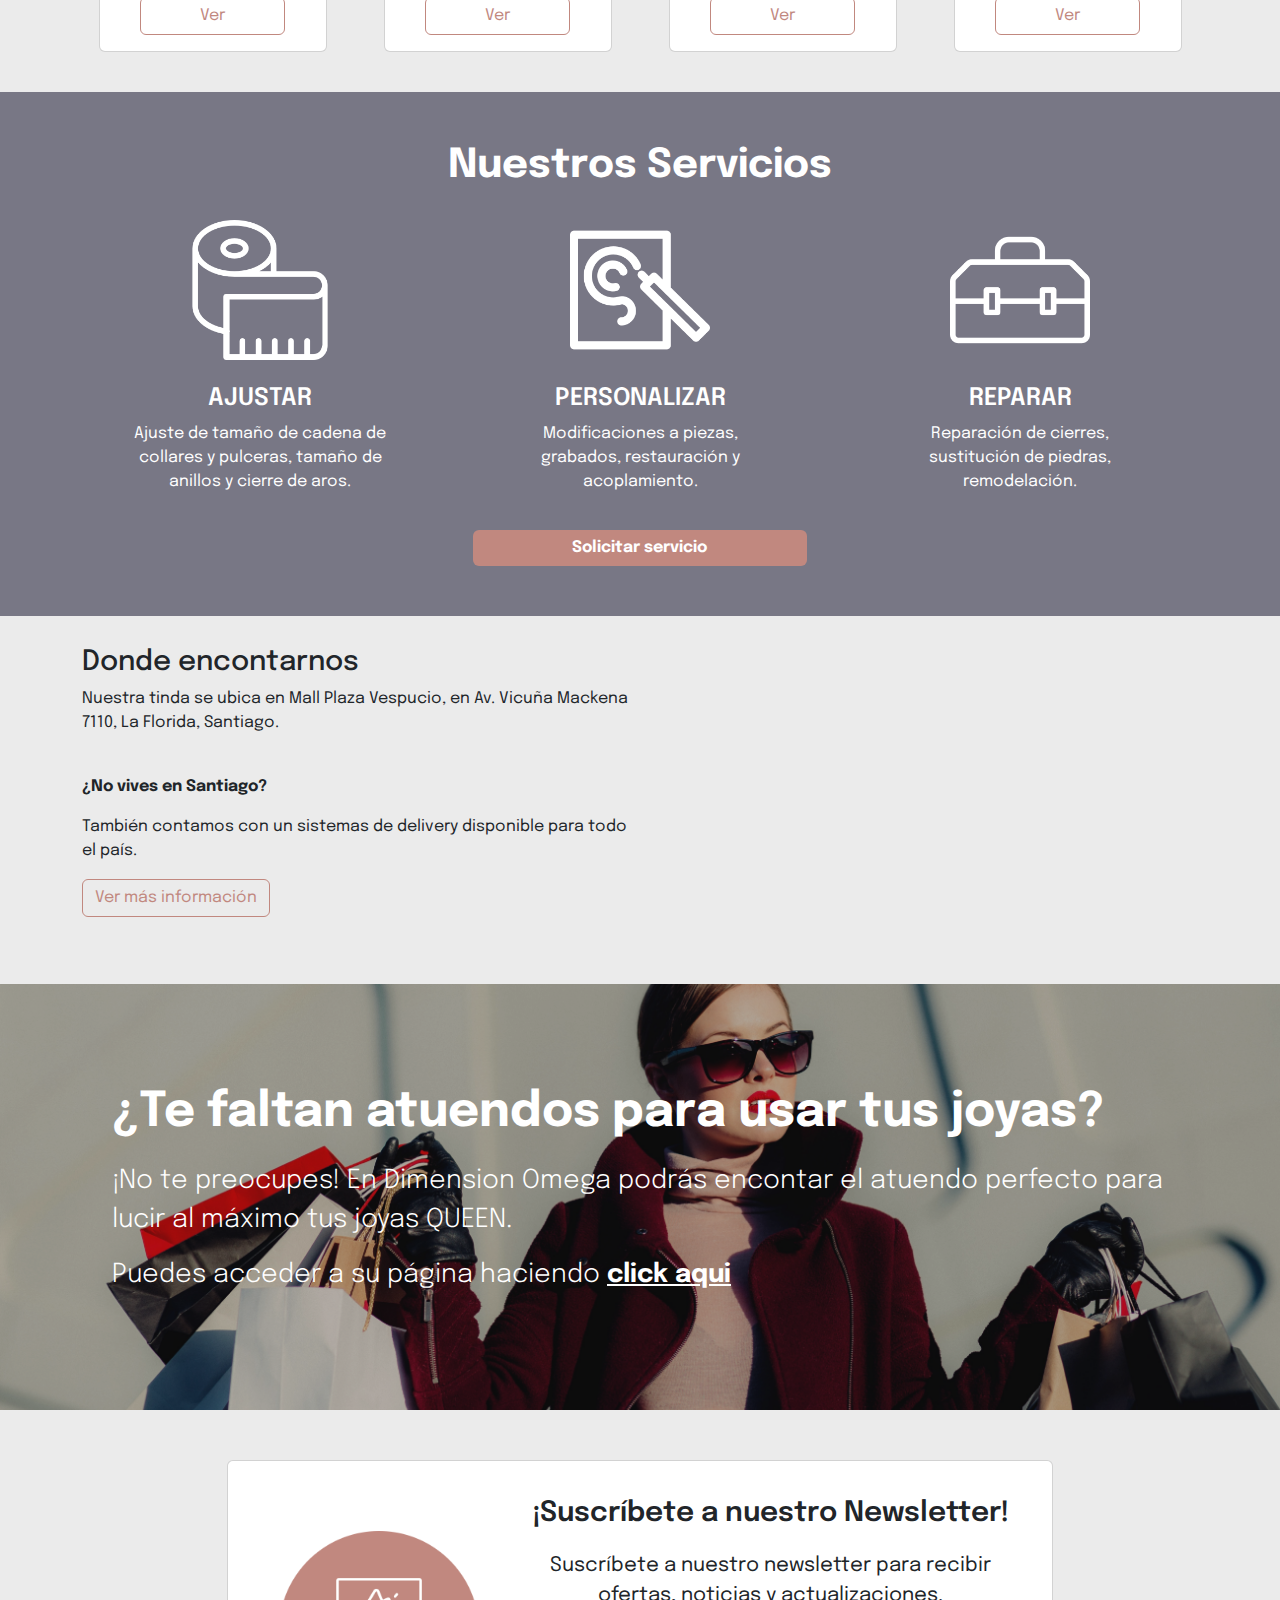
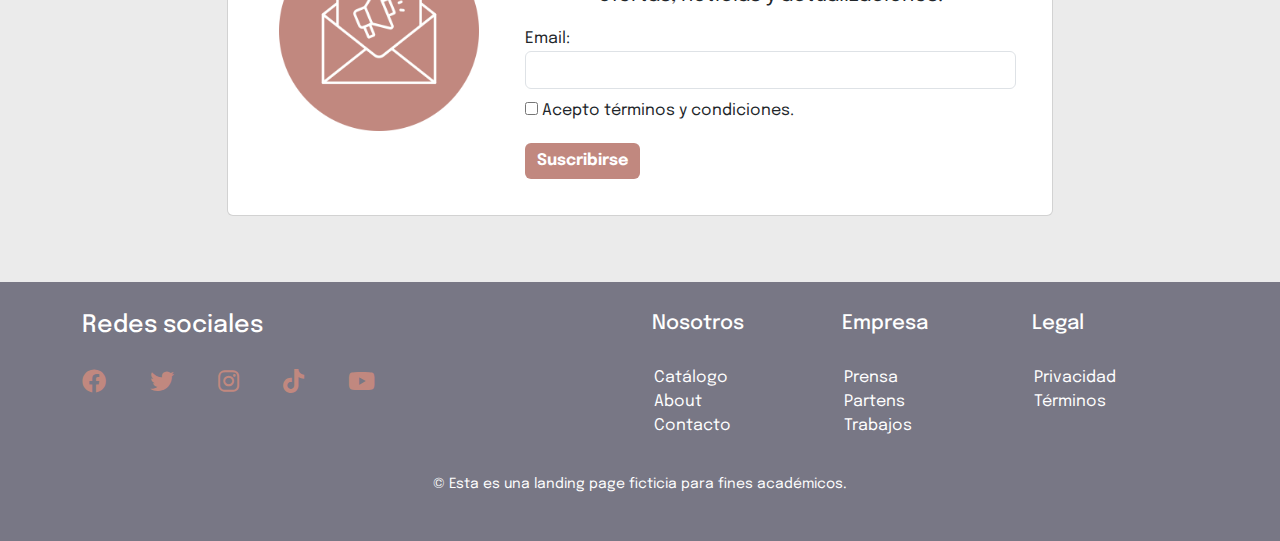
==== commit 0cc4f166: "Se terminan los estilos version mobile para index.html y login.html" ====
--- a/index.html
+++ b/index.html
@@ -22,7 +22,7 @@
                 <div class="container-fluid">
                     <!--LOGO-->
                     <a href="./index.html"><img src="./assets/images/logo-white.png" alt="Logo"></a>
-                    <button class="navbar-toggler" type="button" data-bs-toggle="collapse" data-bs-target="#navbarSupportedContent" aria-controls="navbarSupportedContent" aria-expanded="false" aria-label="Toggle navigation">
+                    <button class="navbar-toggler custom-toggler" type="button" data-bs-toggle="collapse" data-bs-target="#navbarSupportedContent" aria-controls="navbarSupportedContent" aria-expanded="false" aria-label="Toggle navigation">
                         <span class="navbar-toggler-icon"></span>
                     </button>
                     <!--NAV ITEMS-->
@@ -56,7 +56,7 @@
                                                 <form>
                                                     <div class="form-group">
                                                         <label for="email">Email:</label>
-                                                        <input type="email" class="form-control" id="email">
+                                                        <input type="email" class="form-control" id="email-modal">
                                                     </div>
                                                     <div class="form-group">
                                                         <label for="pwd">Contraseña:</label>
@@ -100,7 +100,7 @@
                     <!--SECCIÓN PRODUCTOS-->
                     <h2>Productos destacados</h2>
                     <!--INICIO CAROUSEL-->
-                    <div id="carouselExample" class="carousel carousel-dark slide">
+                    <div id="carouselExample" class="carousel carousel-dark slide carousel-desktop">
                         <!--INDICADORES CAROUSEL ABAJO-->
                         <div class="carousel-indicators">
                             <button type="button" data-bs-target="#carouselExample" data-bs-slide-to="0" class="active" aria-current="true" aria-label="Slide 1"></button>
@@ -170,7 +170,7 @@
                                         </div>
                                         <div class="card-body">
                                             <h5 class="card-title">Anillo</h5>
-                                            <p class="card-text">Anillo de flores doble con cristal azul</p>
+                                            <p class="card-text">Anillo flores doble con cristal azul</p>
                                             <p class="card-text">$85.000</p>
                                             <a href="#" class="btn btn-primary"><i class="fa-solid fa-cart-plus"></i></a>
                                         </div>
@@ -201,6 +201,127 @@
                         </button>
                     </div>
                     <!--FIN CAROUSEL-->
+                    <!--CAROUSEL MOBILE-->
+                    <div id="carouselExampleMobile" class="carousel carousel-dark slide carousel-mobile">
+                        <!--INDICADORES CAROUSEL ABAJO-->
+                        <div class="carousel-indicators">
+                            <button type="button" data-bs-target="#carouselExampleMobile" data-bs-slide-to="0" class="active" aria-current="true" aria-label="Slide 1"></button>
+                            <button type="button" data-bs-target="#carouselExampleMobile" data-bs-slide-to="1" aria-label="Slide 2"></button>
+                            <button type="button" data-bs-target="#carouselExampleMobile" data-bs-slide-to="2" aria-label="Slide 3"></button>
+                            <button type="button" data-bs-target="#carouselExampleMobile" data-bs-slide-to="3" aria-label="Slide 4"></button>
+                            <button type="button" data-bs-target="#carouselExampleMobile" data-bs-slide-to="4" aria-label="Slide 5"></button>
+                            <button type="button" data-bs-target="#carouselExampleMobile" data-bs-slide-to="5" aria-label="Slide 6"></button>
+                        </div>
+                        <div class="carousel-inner">
+                            <!--SLIDE 1-->
+                            <div class="carousel-item active"> 
+                                <div class="card-wrapper">
+                                    <div class="card">
+                                        <div class="image-wrapper">
+                                            <img src="./assets/images/featured-prod/earring-1.png" alt="Imagen producto destacado 1">
+                                        </div>
+                                        <div class="card-body">
+                                            <h5 class="card-title">Aros</h5>
+                                            <p class="card-text">Aros 3 gotas cristal rosado</p>
+                                            <p class="card-text">$60.000</p>
+                                            <a href="#" class="btn btn-primary"><i class="fa-solid fa-cart-plus"></i></a>
+                                        </div>
+                                    </div>
+                                </div>
+                            </div>
+                            <!--SLIDE 2-->
+                            <div class="carousel-item">
+                                <div class="card-wrapper">
+                                    <div class="card">
+                                        <div class="image-wrapper">
+                                            <img src="./assets/images/featured-prod/bracelet-1.png" alt="Imagen producto destacado 2">
+                                        </div>
+                                        <div class="card-body">
+                                            <h5 class="card-title">Pulcera</h5>
+                                            <p class="card-text">Pulcera oro trama de corazones</p>
+                                            <p class="card-text">$55.000</p>
+                                            <a href="#" class="btn btn-primary"><i class="fa-solid fa-cart-plus"></i></a>
+                                        </div>
+                                    </div>
+                                </div>
+                            </div>
+                            <!--SLIDE 3-->
+                            <div class="carousel-item">
+                                <div class="card-wrapper">
+                                    <div class="card">
+                                        <div class="image-wrapper">
+                                            <img src="./assets/images/featured-prod/necklace-2.png" alt="Imagen producto destacado 3"> 
+                                        </div>
+                                        <div class="card-body">
+                                            <h5 class="card-title">Collar</h5>
+                                            <p class="card-text">Collar oro con dijes luna y estrellas</p>
+                                            <p class="card-text">78.000</p>
+                                            <a href="#" class="btn btn-primary"><i class="fa-solid fa-cart-plus"></i></a>
+                                        </div>
+                                    </div>
+                                </div>
+                            </div>    
+                            <!--SLIDE 4-->
+                            <div class="carousel-item">
+                                <div class="card-wrapper">
+                                    <div class="card">
+                                        <div class="image-wrapper">
+                                            <img src="./assets/images/featured-prod/bracelet-2.png" alt="Imagen producto destacado 4">
+                                        </div>
+                                        <div class="card-body">
+                                            <h5 class="card-title">Pulcera</h5>
+                                            <p class="card-text">Set pulceras oro simple y cristal</p>
+                                            <p class="card-text">$105.000</p>
+                                            <a href="#" class="btn btn-primary"><i class="fa-solid fa-cart-plus"></i></a>
+                                        </div>
+                                    </div>
+                                </div>
+                            </div>
+                            <!--SLIDE 5-->
+                            <div class="carousel-item">
+                                <div class="card-wrapper">
+                                    <div class="card">
+                                        <div class="image-wrapper">
+                                            <img src="./assets/images/featured-prod/ring-3.png" alt="Imagen producto destacado 5">
+                                        </div>
+                                        <div class="card-body">
+                                            <h5 class="card-title">Anillo</h5>
+                                            <p class="card-text">Anillo flores doble con cristal azul</p>
+                                            <p class="card-text">$85.000</p>
+                                            <a href="#" class="btn btn-primary"><i class="fa-solid fa-cart-plus"></i></a>
+                                        </div>
+                                    </div>
+                                </div>
+                            </div>
+                            <!--SLIDE 6-->        
+                            <div class="carousel-item">
+                                <div class="card-wrapper">
+                                    <div class="card">
+                                        <div class="image-wrapper">
+                                            <img src="./assets/images/featured-prod/neckleace-1.jpg" alt="Imagen producto destacado 6">
+                                        </div>
+                                        <div class="card-body">
+                                            <h5 class="card-title">Collar</h5>
+                                            <p class="card-text">Collar plata tramado con dije blanco</p>
+                                            <p class="card-text">$70.000</p>
+                                            <a href="#" class="btn btn-primary"><i class="fa-solid fa-cart-plus"></i></a>
+                                        </div>
+                                    </div>
+                                </div>
+                            </div>
+                        </div>
+                        <!--FLECHAS CAROUSEL-->
+                        <button class="carousel-control-prev" type="button" data-bs-target="#carouselExampleMobile" data-bs-slide="prev">
+                            <span class="carousel-control-prev-icon" aria-hidden="true"></span>
+                            <span class="visually-hidden">Previous</span>
+                        </button>
+                        <button class="carousel-control-next" type="button" data-bs-target="#carouselExampleMobile" data-bs-slide="next">
+                            <span class="carousel-control-next-icon" aria-hidden="true"></span>
+                            <span class="visually-hidden">Next</span>
+                        </button>
+                    </div>
+                    </div>
+                    <!--FIN CAROUSEL MOBILE-->
                     <div class="button-wrapper">
                         <button class="btn btn-primary more">Ver más</button>
                     </div>
@@ -368,6 +489,7 @@
                             </ul>
                         </div>
                     </div>
+                    <p>&copy Esta es una landing page ficticia para fines académicos.</p>
                 </div>
             </footer>
         </main>
--- a/styles.css
+++ b/styles.css
@@ -6,12 +6,7 @@
 body {
     font-family: Epilogue;
     background-color: #EBEBEB;
-}
-/*@media only screen and (max-width: 600px) {
-    body {
-      
-    }
-  }*/
+} 
 a {
     color: #FFFFFF;
     text-decoration: none;
@@ -104,6 +99,9 @@
     width: 50%;
 }
 /*ESTILOS CARDS CAROUSEL*/  
+.carousel-mobile {
+    display: none;
+}
 .card-wrapper {
     display: flex;
     justify-content: center;
@@ -128,6 +126,7 @@
 .carousel-inner .card-title {
     font-size: 18px;
     font-weight: 200;
+    text-transform: uppercase;
 }
 .carousel-inner .card-text {
     font-size: 24px;
@@ -270,6 +269,11 @@
 footer li a:hover {
     text-decoration: underline;
 }
+footer p {
+    margin-top: 20px;
+    font-size: 14px;
+    text-align: center;
+}
 /*LOGIN PAGE*/
 .login {
     padding: 50px;
@@ -304,4 +308,143 @@
 .login button {
     width: 50%;
     margin-bottom: 30px;
-}+}
+/*ESTILOS MOBILE*/
+@media only screen and (max-width: 600px) {
+    body {
+        text-align: center;
+    }
+    h2 {
+        font-size: 28px;
+    }
+    /*NAVBAR*/
+    .navbar-nav {
+        text-align: center;
+    }
+    .nav-item {
+        margin: 8px 0;
+    }
+    .custom-toggler .navbar-toggler-icon {
+        background-image: url(./assets/images/custom-menu-icon.svg);
+    }
+    .custom-toggler {
+        border: 1px solid #FFFFFF;
+    }
+    /*MODAL*/
+    .modal-open {
+        padding: 0 !important;
+    }
+    .modal-dialog {
+        display: flex;
+        justify-content: center;
+    }
+    .modal-content {
+        width: 90%;
+    }
+    /*JUMBOTRON BIENVENIDA*/
+    .welcome .jumbotron {
+        padding: 50px;
+    } 
+    /*PRODUCTOS DESTACADOS*/
+    .featured-prod {
+        padding-top: 30px;
+    } 
+    /*CAROUSEL*/
+    .carousel-desktop {
+        display: none;
+    }
+    .carousel-mobile {
+        display: block ;
+    }
+    .card-wrapper {
+        display: flex;
+        justify-content: center;
+    }
+    .carousel .card {
+        width: 78%;
+    }
+    .carousel .image-wrapper {
+        height: 42vw;
+    }
+    .carousel .card-title {
+        font-size: 14px;
+    }
+    .carousel .card-text {
+        font-size: 20px;
+    }
+    .carousel .carousel-indicators button {
+        width: 10px;
+       height: 10px;
+       border-radius: 100%;
+    }
+    /*CATEGORIAS*/
+    .categories {
+        padding: 20px;
+    }
+    .categories .card {
+        width: 90%;
+    }
+    /*SERVICIOS*/
+    .services {
+        padding: 20px;
+    }
+    .services .item {
+        width: 90%;
+    }
+    .services .item img {
+        width: 100px;
+        height: 100px;
+    }
+    .services button {
+        width: 70%; 
+    }
+    /*ABOUT*/
+    .about .btn-outline-primary {
+        margin-bottom: 15px;
+    }
+    /*ASIDE*/
+    .ads .jumbotron {
+        padding: 25px;
+    }
+    .ads h1 {
+        font-size: 24px;
+    }
+    .ads .lead {
+        font-size: 18px;
+    }
+    /*SUBSCRIBE*/
+    .subscribe {
+        padding: 20px;
+    } 
+    .subscribe .card {
+        padding: 20px;
+        max-width: 90%;
+    }
+    .subscribe img {
+        width: 100px;
+    }
+    .subscribe h5 {
+        font-size: 22px;
+    }
+    .subscribe p {
+        font-size: 18px;
+    }
+    .subscribe .checkbox label {
+        font-size: 13px;
+    }
+    /*FOOTER*/
+    footer i {
+        margin: 20px 10px 30px 20px;
+    }
+    /*LOGIN PAGE*/
+    .login {
+        padding: 20px;
+    }
+    .login .form-check {
+        margin: 0 0 20px 10px; 
+        text-align: left !important
+    }
+    .login .form-check label {
+        font-size: 13px;
+    }
+  }